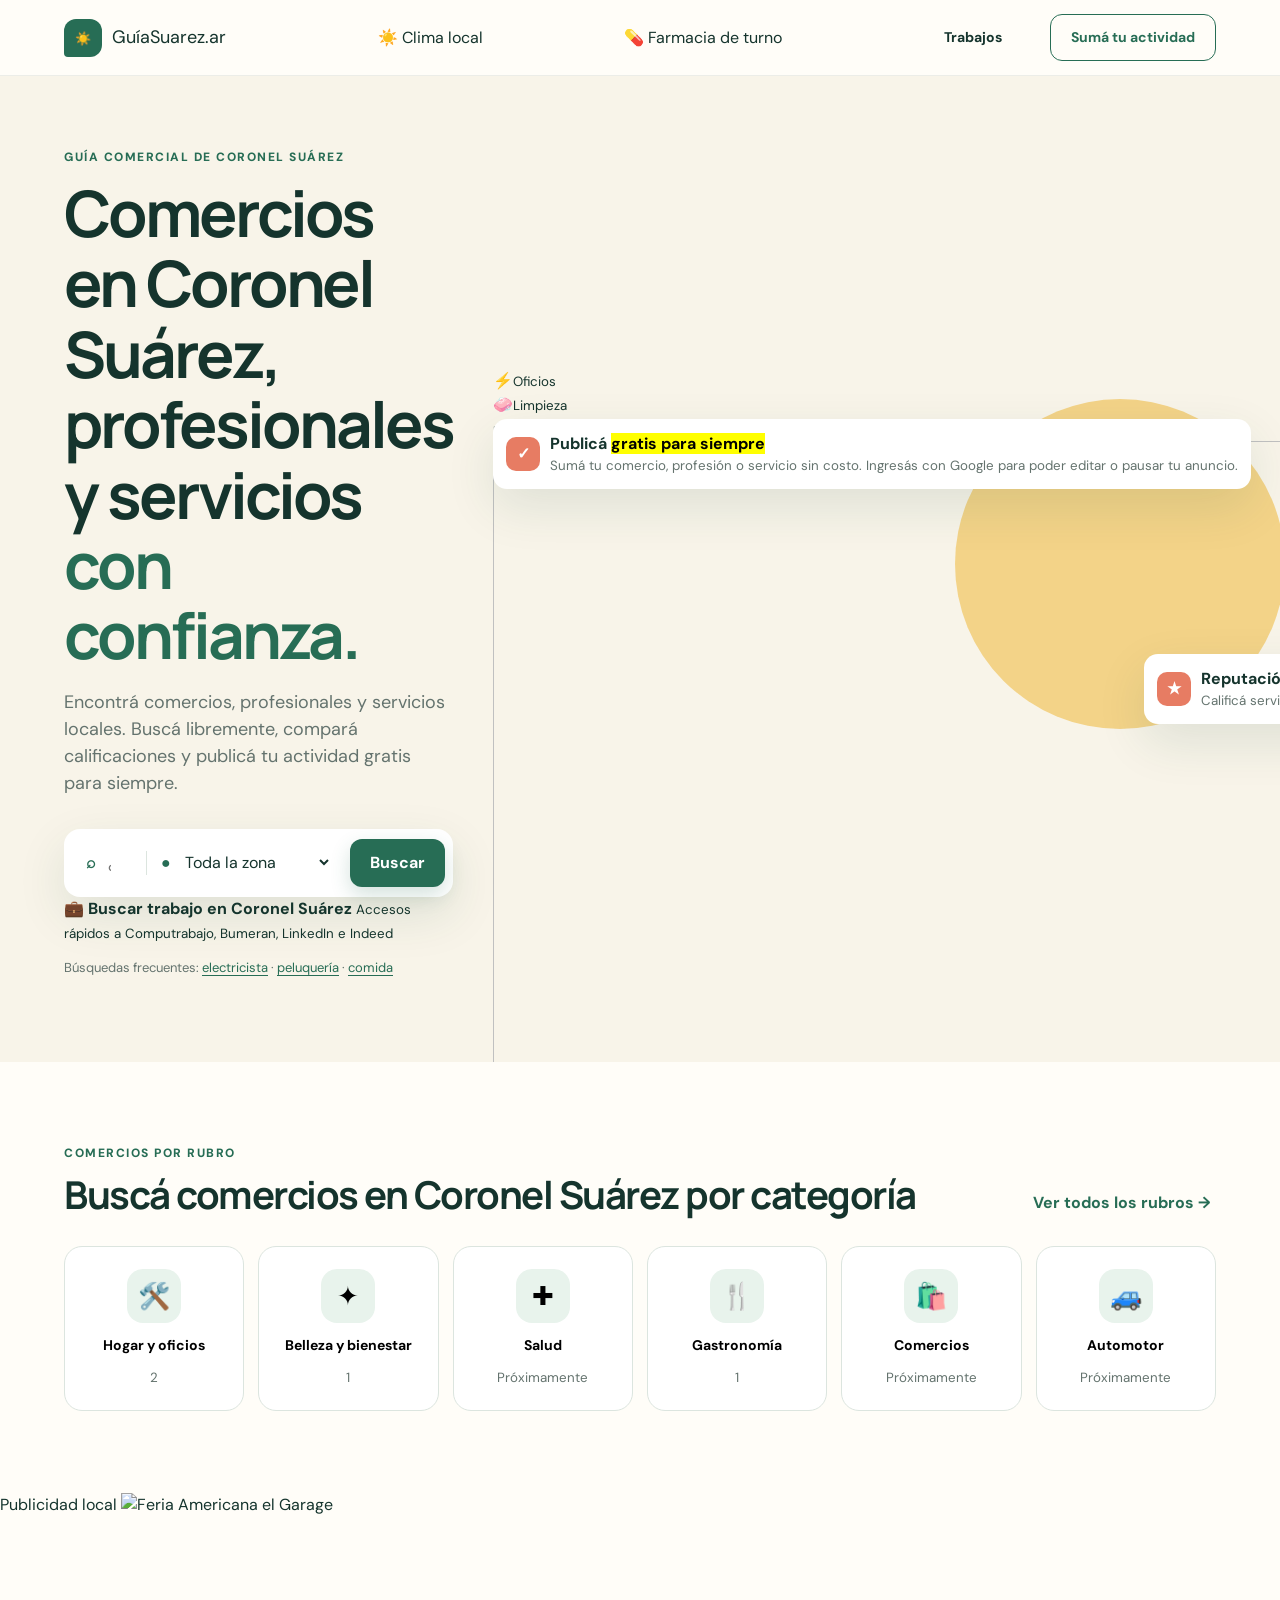
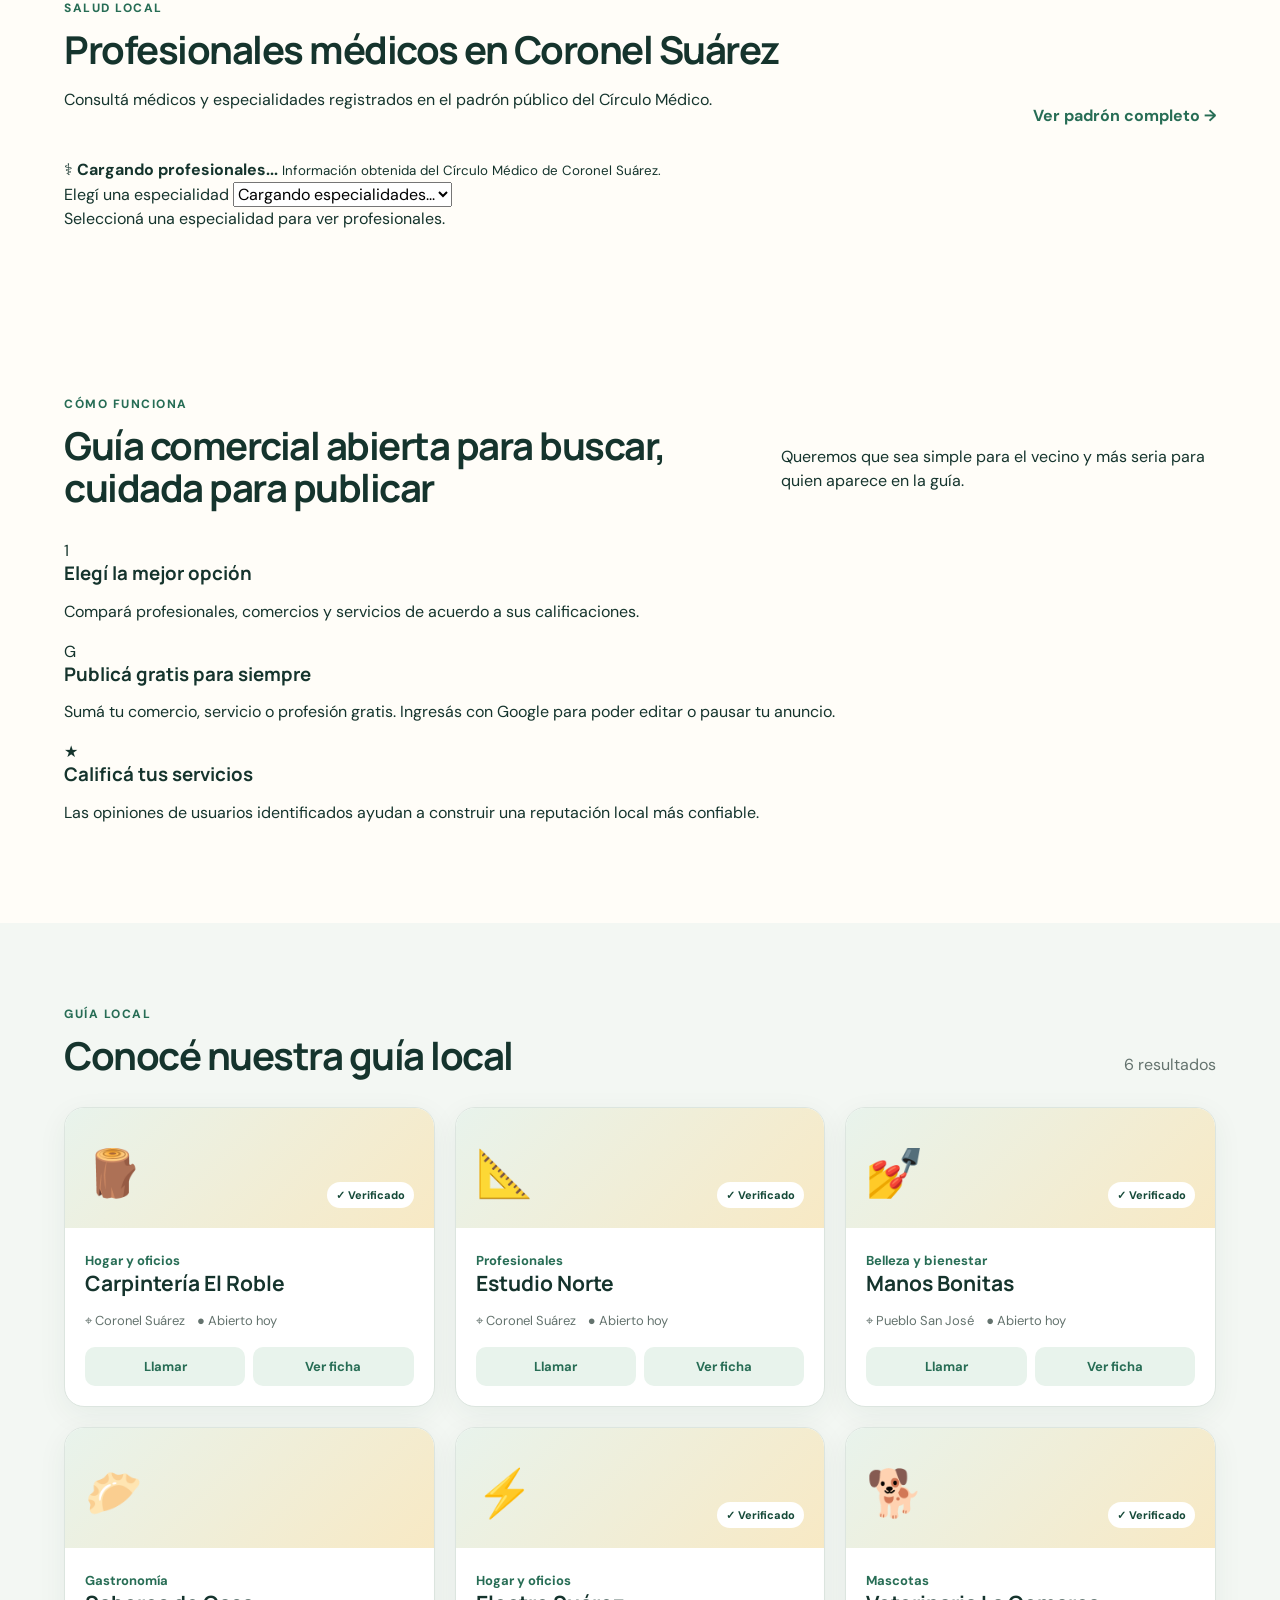
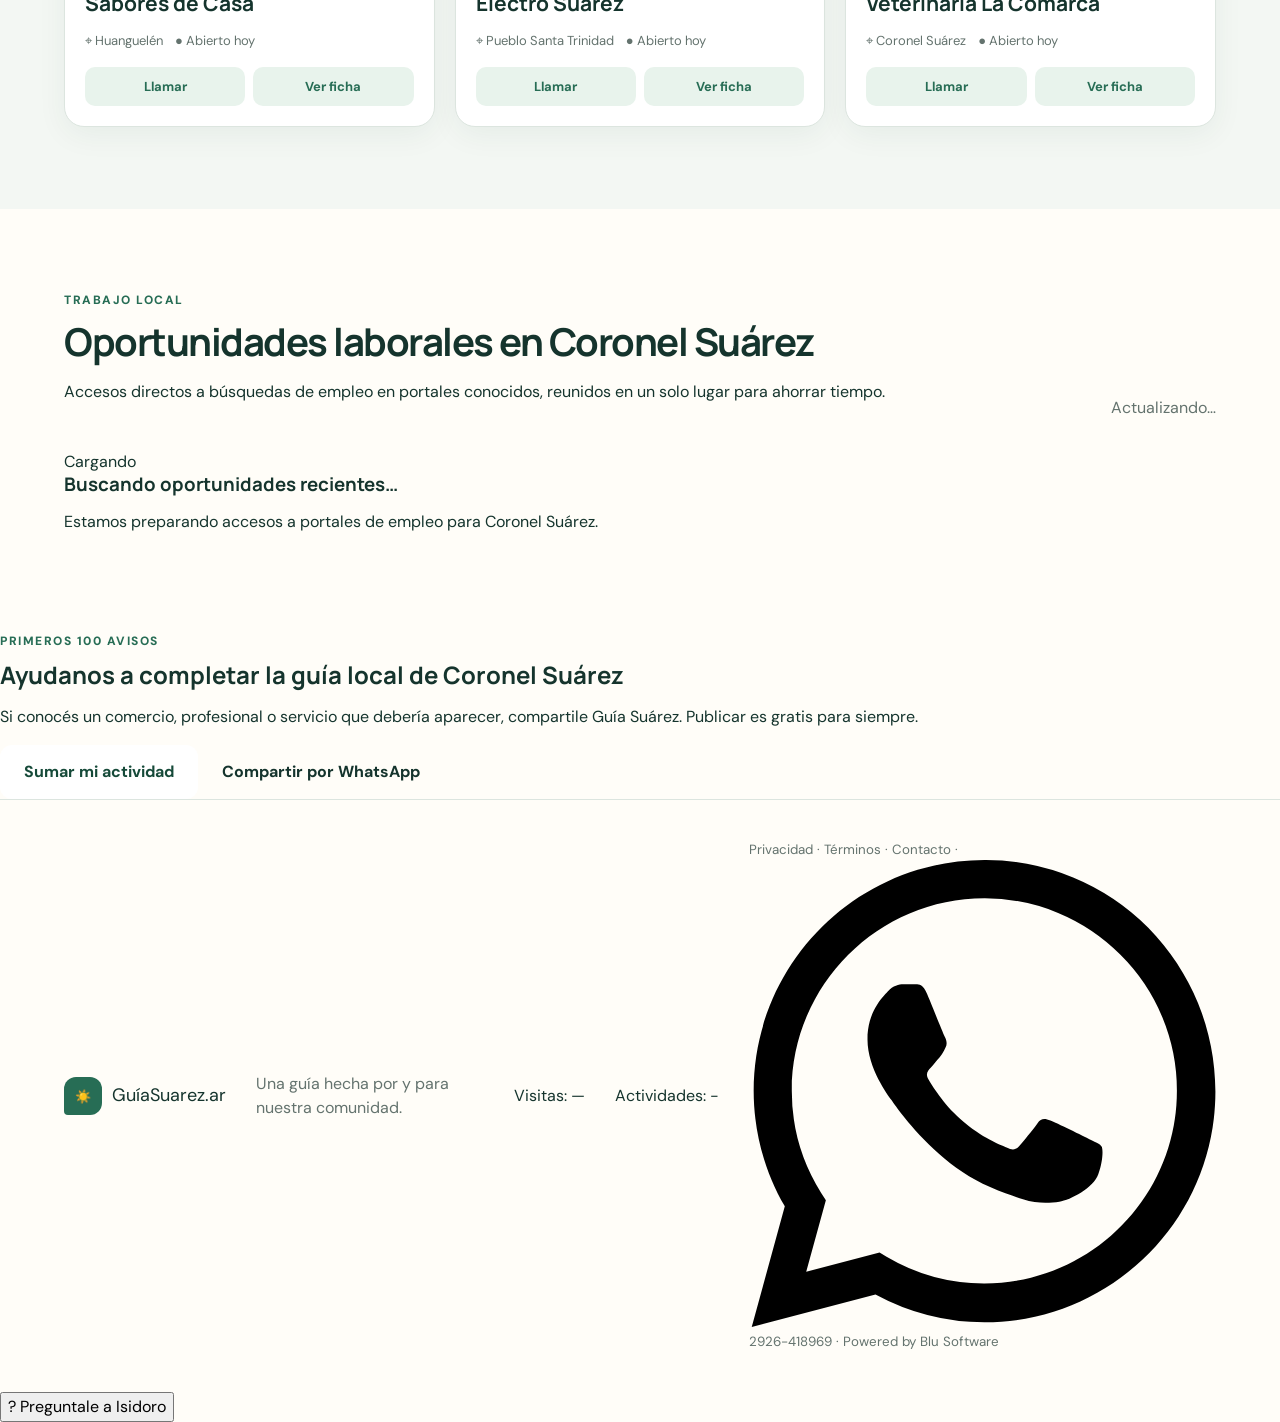
==== public/index.html @ e860d5cf "Highlight jobs portal links" ====
<!doctype html>
<html lang="es">
<head>
  <meta charset="UTF-8">
  <meta name="viewport" content="width=device-width, initial-scale=1.0">
  <meta name="description" content="Guía comercial de Coronel Suárez: encontrá comercios, profesionales, servicios, farmacia de turno, calificaciones y datos útiles de la ciudad.">
  <meta name="robots" content="index, follow">
  <meta name="google-site-verification" content="ltwi8K7voJKEUJvIW8slyHDwxgYmyhe_NrNjAJIFLBc">
  <meta name="theme-color" content="#276d55">
  <meta name="mobile-web-app-capable" content="yes">
  <meta name="apple-mobile-web-app-capable" content="yes">
  <meta name="apple-mobile-web-app-title" content="Guía Suárez">
  <meta name="apple-mobile-web-app-status-bar-style" content="black-translucent">
  <link rel="canonical" href="https://guiasuarez.ar/">
  <meta property="og:type" content="website">
  <meta property="og:title" content="Guía Suárez — Comercios en Coronel Suárez">
  <meta property="og:description" content="Comercios, profesionales y servicios de Coronel Suárez en una guía local rápida y fácil de usar.">
  <meta property="og:url" content="https://guiasuarez.ar/">
  <title>Guía Suárez — Comercios en Coronel Suárez, profesionales y servicios</title>
  <link rel="icon" href="/favicon.svg" type="image/svg+xml">
  <link rel="manifest" href="/manifest.webmanifest">
  <link rel="apple-touch-icon" href="/assets/icons/icon-192.png">
  <link rel="preconnect" href="https://fonts.googleapis.com">
  <link rel="preconnect" href="https://fonts.gstatic.com" crossorigin>
  <link href="https://fonts.googleapis.com/css2?family=DM+Sans:wght@400;500;600;700&family=Manrope:wght@700;800&display=swap" rel="stylesheet">
  <link rel="stylesheet" href="/styles.css">
  <script type="application/ld+json">
  {
    "@context": "https://schema.org",
    "@type": "WebSite",
    "name": "Guía Suárez",
    "alternateName": "Mi Coronel Suárez",
    "url": "https://guiasuarez.ar/",
    "inLanguage": "es-AR",
    "description": "Guía comercial de Coronel Suárez con comercios, profesionales, servicios y calificaciones locales.",
    "areaServed": {
      "@type": "City",
      "name": "Coronel Suárez"
    },
    "potentialAction": {
      "@type": "SearchAction",
      "target": "https://guiasuarez.ar/?q={search_term_string}",
      "query-input": "required name=search_term_string"
    }
  }
  </script>
</head>
<body>
  <header class="site-header">
    <a class="brand" href="#inicio" aria-label="Mi Coronel Suárez, inicio">
      <span class="brand-mark brand-weather-mark" id="brandWeatherIcon" aria-hidden="true">☀️</span>
      <span class="brand-wordmark" aria-label="GuíaSuarez.ar">
        <span class="brand-name">GuíaSuarez</span><span class="brand-domain">.ar</span>
      </span>
      <small class="current-date" id="currentDate"></small>
    </a>
    <div class="weather-widget" id="weatherWidget" title="Clima para Coronel Suárez">
      <span class="weather-icon" id="weatherIcon">☀️</span>
      <span id="weatherText">Clima local</span>
    </div>
    <div class="pharmacy-widget" id="pharmacyWidget" title="Farmacia de turno">
      <span>💊</span>
      <span id="pharmacyHeaderText">Farmacia de turno</span>
    </div>
    <nav aria-label="Navegación principal">
      <a class="button button-ghost header-jobs-link" href="#trabajos">Trabajos</a>
      <button class="button button-install" type="button" id="installAppButton" hidden>
        <span class="play-icon" aria-hidden="true"></span>
        <span>Instalar app</span>
      </button>
      <button class="button button-outline" data-open-form>Sumá tu actividad</button>
      <div class="user-menu" id="userMenu" hidden>
        <img id="userAvatar" alt=""><span id="userName"></span><button id="manageListingsButton" type="button">Mis avisos</button><button id="logoutButton">Salir</button>
      </div>
    </nav>
  </header>

  <section class="news-ticker" id="newsTicker" aria-label="Noticias locales" hidden>
    <span class="news-ticker-label">Noticias locales</span>
    <div class="news-ticker-window">
      <div class="news-ticker-track" id="newsTickerTrack"></div>
    </div>
  </section>

  <main>
    <section class="hero" id="inicio">
      <div class="hero-copy">
        <span class="eyebrow">Guía comercial de Coronel Suárez</span>
        <h1>Comercios en Coronel Suárez, profesionales y servicios <em>con confianza.</em></h1>
        <p>Encontrá comercios, profesionales y servicios locales. Buscá libremente, compará calificaciones y publicá tu actividad gratis para siempre.</p>

        <form class="search-box" id="searchForm" role="search">
          <label class="search-input">
            <span aria-hidden="true">⌕</span>
            <input id="searchInput" type="search" name="q" placeholder="¿Qué necesitás? Ej: manicura, carpintero…" autocomplete="off" aria-label="Buscar comercios, profesionales o servicios en Coronel Suárez">
          </label>
          <label class="location-select">
            <span aria-hidden="true">●</span>
            <select id="locationSelect" aria-label="Elegir localidad">
              <option value="todas">Toda la zona</option>
              <option value="coronel-suarez">Coronel Suárez</option>
              <option value="huanguelen">Huanguelén</option>
              <option value="pueblo-san-jose">Pueblo San José</option>
              <option value="pueblo-santa-maria">Pueblo Santa María</option>
              <option value="pueblo-santa-trinidad">Pueblo Santa Trinidad</option>
            </select>
          </label>
          <button class="button button-primary" type="submit">Buscar</button>
        </form>
        <a class="jobs-hero-link" href="#trabajos">
          <span aria-hidden="true">💼</span>
          <strong>Buscar trabajo en Coronel Suárez</strong>
          <small>Accesos rápidos a Computrabajo, Bumeran, LinkedIn e Indeed</small>
        </a>
        <p class="popular">Búsquedas frecuentes: <button data-query="electricista">electricista</button> · <button data-query="peluquería">peluquería</button> · <button data-query="comida">comida</button></p>
      </div>
      <div class="hero-art" aria-hidden="true">
        <div class="sun"></div>
        <div class="service-scenes">
          <div class="service-scene scene-electrician"><span>⚡</span><small>Oficios</small></div>
          <div class="service-scene scene-cleaning"><span>🧼</span><small>Limpieza</small></div>
          <div class="service-scene scene-health"><span>✚</span><small>Salud</small></div>
        </div>
        <img class="hero-logo" src="/assets/logo-mapa-clasificados-v2.png" width="1254" height="1254" alt="" fetchpriority="high" decoding="async">
        <div class="floating-card card-one value-card"><b>✓</b><span><strong>Publicá <mark>gratis para siempre</mark></strong><small>Sumá tu comercio, profesión o servicio sin costo. Ingresás con Google para poder editar o pausar tu anuncio.</small></span></div>
        <div class="floating-card card-two value-card"><b>★</b><span><strong>Reputación local</strong><small>Calificá servicios y elegí la mejor opción según las opiniones de vecinos identificados.</small></span></div>
      </div>
    </section>

    <section class="section" id="rubros">
      <div class="section-heading">
        <div><span class="eyebrow">Comercios por rubro</span><h2>Buscá comercios en Coronel Suárez por categoría</h2></div>
        <button class="text-link" id="showAllCategories">Ver todos los rubros →</button>
      </div>
      <div class="category-grid" id="categoryGrid"></div>
    </section>

    <section class="ad-section" aria-label="Publicidad local">
      <span class="ad-label">Publicidad local</span>
      <a class="ad-banner" href="/feria-americana-el-garage.html">
        <img src="/assets/banner-feria-americana-el-garage.png" width="1774" height="887" loading="lazy" decoding="async" alt="Feria Americana el Garage">
      </a>
    </section>

    <section class="section medical-section" id="profesionales-medicos">
      <div class="section-heading">
        <div>
          <span class="eyebrow">Salud local</span>
          <h2>Profesionales médicos en Coronel Suárez</h2>
          <p class="section-lead">Consultá médicos y especialidades registrados en el padrón público del Círculo Médico.</p>
        </div>
        <a class="text-link" href="https://www.circulomedicocoronelsuarez.com.ar/padron/" target="_blank" rel="noopener">Ver padrón completo →</a>
      </div>
      <div class="medical-panel">
        <div class="medical-summary">
          <span class="medical-icon">⚕</span>
          <strong id="medicalCount">Cargando profesionales...</strong>
          <small>Información obtenida del Círculo Médico de Coronel Suárez.</small>
        </div>
        <label class="medical-selector">
          <span>Elegí una especialidad</span>
          <select id="medicalSpecialtySelect" aria-label="Filtrar profesionales médicos por especialidad">
            <option value="">Cargando especialidades...</option>
          </select>
        </label>
      </div>
      <div class="medical-list-heading" id="medicalListHeading">Seleccioná una especialidad para ver profesionales.</div>
      <div class="medical-grid" id="medicalGrid"></div>
    </section>

    <section class="section trust-section" id="como-funciona">
      <div class="section-heading centered-heading">
        <div><span class="eyebrow">Cómo funciona</span><h2>Guía comercial abierta para buscar, cuidada para publicar</h2></div>
        <p>Queremos que sea simple para el vecino y más seria para quien aparece en la guía.</p>
      </div>
      <div class="trust-grid">
        <article class="trust-card">
          <span>1</span>
          <h3>Elegí la mejor opción</h3>
          <p>Compará profesionales, comercios y servicios de acuerdo a sus calificaciones.</p>
        </article>
        <article class="trust-card featured">
          <span>G</span>
          <h3>Publicá gratis para siempre</h3>
          <p>Sumá tu comercio, servicio o profesión gratis. Ingresás con Google para poder editar o pausar tu anuncio.</p>
        </article>
        <article class="trust-card">
          <span>★</span>
          <h3>Calificá tus servicios</h3>
          <p>Las opiniones de usuarios identificados ayudan a construir una reputación local más confiable.</p>
        </article>
      </div>
    </section>

    <section class="listing-route-hero" id="listingRouteHero" hidden>
      <span class="eyebrow">Ficha de Guía Suárez</span>
      <h1 id="listingRouteTitle">Actividad local</h1>
      <p id="listingRouteIntro">Esta ficha forma parte de Guía Suárez, la guía local para buscar comercios, profesionales y servicios de Coronel Suárez.</p>
      <div class="listing-route-actions">
        <a class="button button-primary" href="/">Visitar Guía Suárez</a>
        <button class="button button-outline" type="button" data-open-form>Sumá tu actividad</button>
      </div>
    </section>

    <section class="section results-section" id="resultados">
      <div class="section-heading">
        <div><span class="eyebrow">Guía local</span><h2 id="resultsTitle">Últimos registrados en Guía Suárez</h2></div>
        <span class="result-count" id="resultCount"></span>
      </div>
      <div class="listing-grid" id="listingGrid"></div>
      <div class="empty-state" id="emptyState" hidden>
        <span>⌕</span><h3>No encontramos resultados</h3><p>Probá con otra palabra o elegí “Toda la zona”.</p>
        <button class="button button-primary" id="clearFilters">Limpiar búsqueda</button>
      </div>
    </section>

    <section class="section jobs-section" id="trabajos">
      <div class="section-heading">
        <div>
          <span class="eyebrow">Trabajo local</span>
          <h2>Oportunidades laborales en Coronel Suárez</h2>
          <p class="section-lead">Accesos directos a búsquedas de empleo en portales conocidos, reunidos en un solo lugar para ahorrar tiempo.</p>
        </div>
        <span class="result-count" id="jobCount">Actualizando…</span>
      </div>
      <div class="job-grid" id="jobGrid">
        <article class="job-card job-card-loading">
          <span class="job-source">Cargando</span>
          <h3>Buscando oportunidades recientes…</h3>
          <p>Estamos preparando accesos a portales de empleo para Coronel Suárez.</p>
        </article>
      </div>
      <div class="job-portals" id="jobPortals" aria-label="Buscar trabajo en portales externos"></div>
    </section>

    <section class="growth-banner" aria-label="Ayudanos a completar Guía Suárez">
      <div>
        <span class="eyebrow">Primeros 100 avisos</span>
        <h2>Ayudanos a completar la guía local de Coronel Suárez</h2>
        <p>Si conocés un comercio, profesional o servicio que debería aparecer, compartile Guía Suárez. Publicar es gratis para siempre.</p>
      </div>
      <div class="growth-actions">
        <button class="button button-light" data-open-form>Sumar mi actividad</button>
        <a class="button button-share" href="https://wa.me/?text=Conoc%C3%A9%20Gu%C3%ADa%20Su%C3%A1rez%3A%20una%20gu%C3%ADa%20local%20para%20buscar%20comercios%2C%20profesionales%20y%20servicios%20de%20Coronel%20Su%C3%A1rez.%20Publicar%20es%20gratis%20para%20siempre%3A%20https%3A%2F%2Fguiasuarez.ar" target="_blank" rel="noopener">Compartir por WhatsApp</a>
      </div>
    </section>

  </main>

  <footer>
    <a class="brand" href="#inicio">
      <span class="brand-mark brand-weather-mark" aria-hidden="true">☀️</span>
      <span class="brand-wordmark" aria-label="GuíaSuarez.ar">
        <span class="brand-name">GuíaSuarez</span><span class="brand-domain">.ar</span>
      </span>
    </a>
    <p>Una guía hecha por y para nuestra comunidad.</p>
    <span class="visit-counter" id="visitCounter" aria-live="polite">Visitas: —</span>
    <span class="site-counter" id="activityCounter" aria-live="polite">Actividades: -</span>
    <small>
      <a href="/privacidad.html">Privacidad</a> · <a href="/terminos.html">Términos</a> · <a href="mailto:contacto@guiasuarez.ar">Contacto</a> ·
      <a class="footer-whatsapp" href="https://wa.me/542926418969?text=Hola%2C%20quiero%20consultar%20por%20Gu%C3%ADa%20Su%C3%A1rez" target="_blank" rel="noopener" aria-label="Escribir a Guía Suárez por WhatsApp">
        <svg viewBox="0 0 24 24" aria-hidden="true"><path d="M20.52 3.48A11.83 11.83 0 0 0 12.1 0C5.56 0 .24 5.32.24 11.86c0 2.09.55 4.14 1.6 5.94L.14 24l6.36-1.67a11.85 11.85 0 0 0 5.6 1.43h.01c6.54 0 11.86-5.32 11.86-11.86 0-3.17-1.23-6.15-3.45-8.42ZM12.1 21.76h-.01a9.84 9.84 0 0 1-5.02-1.37l-.36-.22-3.77.99 1.01-3.67-.24-.38a9.84 9.84 0 0 1-1.51-5.25C2.2 6.42 6.65 1.97 12.1 1.97a9.82 9.82 0 0 1 6.99 2.9 9.82 9.82 0 0 1 2.9 7c0 5.44-4.44 9.89-9.89 9.89Zm5.42-7.4c-.3-.15-1.76-.87-2.03-.97-.27-.1-.47-.15-.67.15-.2.3-.77.97-.94 1.17-.17.2-.35.22-.64.07-.3-.15-1.25-.46-2.38-1.47-.88-.78-1.47-1.75-1.64-2.04-.17-.3-.02-.46.13-.61.13-.13.3-.35.45-.52.15-.17.2-.3.3-.5.1-.2.05-.37-.02-.52-.08-.15-.67-1.62-.92-2.22-.24-.58-.49-.5-.67-.51h-.57c-.2 0-.52.07-.79.37-.27.3-1.04 1.02-1.04 2.48s1.07 2.88 1.22 3.08c.15.2 2.1 3.2 5.08 4.49.71.31 1.26.49 1.69.63.71.23 1.36.2 1.87.12.57-.08 1.76-.72 2-1.41.25-.7.25-1.3.17-1.42-.07-.13-.27-.2-.57-.35Z"/></svg>
        2926-418969
      </a>
      · Powered by Blu Software
    </small>
  </footer>

  <dialog id="joinDialog">
    <button class="dialog-close" aria-label="Cerrar">×</button>
    <span class="eyebrow">Sumate a la guía</span>
    <h2 id="joinDialogTitle">Publicá tu actividad</h2>
    <p id="joinDialogIntro">Para publicar en Mi Coronel Suárez necesitás ingresar con Google. Así cuidamos la calidad de los datos y evitamos publicaciones anónimas.</p>
    <div class="auth-gate" id="joinAuthGate">
      <div>
        <strong>Ingresá para continuar</strong>
        <small>Usaremos tu nombre y correo solo para identificar la publicación. Tu correo no será público.</small>
      </div>
      <button class="google-login-button" id="joinLoginButton" type="button" aria-label="Ingresar con Google">
        <svg viewBox="0 0 24 24" aria-hidden="true">
          <path fill="#4285F4" d="M22.56 12.25c0-.78-.07-1.53-.2-2.25H12v4.26h5.92c-.26 1.37-1.04 2.53-2.21 3.31v2.77h3.57c2.08-1.92 3.28-4.74 3.28-8.09z"/>
          <path fill="#34A853" d="M12 23c2.97 0 5.46-.98 7.28-2.66l-3.57-2.77c-.98.66-2.23 1.06-3.71 1.06-2.86 0-5.29-1.93-6.16-4.53H2.18v2.84C3.99 20.53 7.7 23 12 23z"/>
          <path fill="#FBBC05" d="M5.84 14.1c-.22-.66-.35-1.36-.35-2.1s.13-1.44.35-2.1V7.06H2.18C1.43 8.55 1 10.22 1 12s.43 3.45 1.18 4.94l3.66-2.84z"/>
          <path fill="#EA4335" d="M12 5.38c1.62 0 3.06.56 4.21 1.64l3.15-3.15C17.45 2.09 14.97 1 12 1 7.7 1 3.99 3.47 2.18 7.06L5.84 9.9C6.71 7.31 9.14 5.38 12 5.38z"/>
        </svg>
        <span>Continuar con Google</span>
      </button>
    </div>
    <form id="joinForm">
      <label>Nombre de la actividad<input required name="name" placeholder="Ej: Carpintería El Roble"></label>
      <label>Rubro
        <select required name="category">
          <option value="">Elegí un rubro</option>
          <option value="abogados">Abogados</option>
          <option value="agrimensores">Agrimensores</option>
          <option value="arquitectos">Arquitectos</option>
          <option value="automotor">Automotor</option>
          <option value="belleza">Belleza y bienestar</option>
          <option value="bicicleterias">Bicicleterías</option>
          <option value="comercios">Comercios</option>
          <option value="construccion">Construcción</option>
          <option value="contadores">Contadores</option>
          <option value="educacion">Educación</option>
          <option value="escribanos">Escribanos</option>
          <option value="eventos">Eventos</option>
          <option value="farmacias">Farmacias</option>
          <option value="fletes">Fletes</option>
          <option value="gastronomia">Gastronomía</option>
          <option value="gestores">Gestores</option>
          <option value="hogar">Hogar y oficios</option>
          <option value="inmobiliarias">Inmobiliarias</option>
          <option value="internet">Internet</option>
          <option value="jardineria">Jardinería</option>
          <option value="lavaderos">Lavaderos</option>
          <option value="limpieza">Limpieza</option>
          <option value="mascotas">Mascotas</option>
          <option value="mecanicos">Mecánicos</option>
          <option value="medicos">Médicos</option>
          <option value="nineras">Niñeras</option>
          <option value="parqueros">Parqueros</option>
          <option value="profesionales">Profesionales</option>
          <option value="reparaciones">Reparaciones</option>
          <option value="repuestos">Repuestos</option>
          <option value="sacabollos">Sacabollos</option>
          <option value="salud">Salud</option>
          <option value="servicios">Servicios</option>
          <option value="tecnologia">Tecnología</option>
          <option value="turismo">Turismo y ocio</option>
        </select>
      </label>
      <label>Localidad
        <select required name="location">
          <option value="coronel-suarez">Coronel Suárez</option>
          <option value="huanguelen">Huanguelén</option>
          <option value="pueblo-san-jose">Pueblo San José</option>
          <option value="pueblo-santa-maria">Pueblo Santa María</option>
          <option value="pueblo-santa-trinidad">Pueblo Santa Trinidad</option>
        </select>
      </label>
      <label>WhatsApp o teléfono<input required name="phone" inputmode="tel" placeholder="2926…"></label>
      <label>Dirección <span>(opcional, para mostrar el botón Mapa)</span><input name="address" placeholder="Ej: Av. Casey 123"></label>
      <label>Descripción de servicios <span>(opcional, máximo 150 caracteres)</span><textarea name="description" maxlength="150" rows="3" placeholder="Ej: Reparaciones, instalaciones eléctricas y mantenimiento para hogares y comercios."></textarea></label>
      <button class="button button-primary" type="submit">Publicar aviso</button>
    </form>
    <div class="form-success" id="formSuccess" hidden>
      <p>¡Listo! Tu aviso quedó cargado y asociado a tu cuenta de Google.</p>
      <div class="success-actions">
        <button class="button button-primary" type="button" id="viewPublishedListing">Ver aviso en la guía</button>
        <button class="button button-outline" type="button" id="closeJoinDialog">Cerrar</button>
      </div>
    </div>
  </dialog>

  <dialog id="manageDialog">
    <button class="dialog-close manage-close" aria-label="Cerrar">×</button>
    <span class="eyebrow">Tus publicaciones</span>
    <h2>Mis avisos</h2>
    <p>Activá, pausá o eliminá los avisos que cargaste con tu cuenta de Google.</p>
    <div class="manage-list" id="manageListingsList"></div>
    <p class="empty-manage" id="emptyManageListings" hidden>Todavía no tenés avisos publicados.</p>
  </dialog>

  <dialog id="reviewDialog">
    <button class="dialog-close review-close" aria-label="Cerrar">×</button>
    <span class="eyebrow">Tu experiencia ayuda</span>
    <h2 id="reviewBusinessName">Calificá esta actividad</h2>
    <p>Tu nombre de pila y foto podrán mostrarse junto a la opinión. Tu correo nunca será público.</p>
    <form id="reviewForm">
      <input type="hidden" id="reviewListingSlug">
      <fieldset class="rating-field">
        <legend>Calificación</legend>
        <div class="star-rating" aria-label="Elegí de una a cinco estrellas">
          <input required type="radio" id="star5" name="rating" value="5"><label for="star5">★</label>
          <input type="radio" id="star4" name="rating" value="4"><label for="star4">★</label>
          <input type="radio" id="star3" name="rating" value="3"><label for="star3">★</label>
          <input type="radio" id="star2" name="rating" value="2"><label for="star2">★</label>
          <input type="radio" id="star1" name="rating" value="1"><label for="star1">★</label>
        </div>
      </fieldset>
      <label>Comentario <span>(opcional)</span><textarea id="reviewComment" minlength="3" maxlength="800" rows="4" placeholder="Contá cómo fue tu experiencia, con respeto y datos concretos."></textarea></label>
      <button class="button button-primary" type="submit">Publicar opinión</button>
    </form>
    <p class="form-success" id="reviewSuccess" hidden>Tu opinión quedó publicada. ¡Gracias por ayudar a la comunidad!</p>
  </dialog>

  <dialog id="iosInstallDialog" class="install-dialog">
    <button class="dialog-close install-close" aria-label="Cerrar">×</button>
    <span class="eyebrow">Instalar en iPhone</span>
    <h2>Agregá Guía Suárez a tu pantalla de inicio</h2>
    <p>En iPhone se instala desde Safari. Son tres toques y queda como una app más.</p>
    <ol class="install-steps">
      <li><span>1</span><strong>Abrí esta página en Safari</strong><small>Si estás en Chrome o Instagram, copiá el link y abrilo en Safari.</small></li>
      <li><span>2</span><strong>Tocá Compartir</strong><small>Es el ícono del cuadrado con una flecha hacia arriba.</small></li>
      <li><span>3</span><strong>Elegí “Agregar a pantalla de inicio”</strong><small>Confirmá con “Agregar” y listo.</small></li>
    </ol>
    <button class="button button-primary" type="button" id="closeIosInstallDialog">Entendido</button>
  </dialog>

  <div class="toast" id="toast" role="status" hidden></div>

  <button class="support-fab" id="supportFab" type="button" aria-expanded="false" aria-controls="supportPanel">
    <span>?</span>
    Preguntale a Isidoro
  </button>

  <aside class="support-panel" id="supportPanel" aria-label="Isidoro, asistente de ayuda" hidden>
    <div class="support-header">
      <div>
        <span class="eyebrow">Asistente</span>
        <h2>Isidoro</h2>
      </div>
      <button class="support-close" id="supportClose" type="button" aria-label="Cerrar ayuda">×</button>
    </div>
    <p class="support-intro">Tu guía rápido para usar Guía Suárez sin perderte en los pasillos.</p>
    <div class="support-options" role="list">
      <button type="button" data-help-topic="auth">Cómo ingresar con Google</button>
      <button type="button" data-help-topic="publish">Cómo publicar una actividad</button>
      <button type="button" data-help-topic="review">Cómo calificar un servicio</button>
      <button type="button" data-help-topic="manage">Cómo modificar o pausar mi aviso</button>
      <button type="button" data-help-topic="reputation">Cómo funciona la reputación</button>
      <button type="button" data-help-topic="contact">Contactar al equipo</button>
    </div>
    <div class="support-answer" id="supportAnswer" role="status">
      <h3>Elegí una consulta</h3>
      <p>Seleccioná una opción y te mostramos una explicación corta.</p>
    </div>
    <small class="support-note">Powered by Blu Software</small>
  </aside>

  <script type="module" src="/app.js"></script>
</body>
</html>
---- styles.css ----
:root {
  --ink: #15342d;
  --green: #276d55;
  --green-dark: #164a39;
  --mint: #e8f3ec;
  --cream: #f8f4e9;
  --yellow: #efb83e;
  --coral: #e77c63;
  --white: #fff;
  --muted: #64736e;
  --line: #dce5df;
  --shadow: 0 18px 50px rgba(22, 74, 57, .11);
}

* { box-sizing: border-box; }
html { scroll-behavior: smooth; }
body { margin: 0; color: var(--ink); background: #fffdf8; font: 16px/1.5 "DM Sans", sans-serif; }
button, input, select { font: inherit; }
button, a { -webkit-tap-highlight-color: transparent; }
button { cursor: pointer; }
a { color: inherit; text-decoration: none; }

.site-header { height: 76px; padding: 0 max(5vw, 24px); display: flex; align-items: center; justify-content: space-between; background: rgba(255,253,248,.94); border-bottom: 1px solid rgba(21,52,45,.08); position: sticky; top: 0; z-index: 10; backdrop-filter: blur(12px); }
.brand { display: inline-flex; align-items: center; gap: 10px; font-size: 18px; }
.brand-mark { width: 38px; height: 38px; display: grid; place-items: center; border-radius: 12px 12px 12px 4px; color: white; background: var(--green); font: 800 13px "Manrope"; letter-spacing: -.5px; }
nav { display: flex; align-items: center; gap: 28px; font-size: 14px; font-weight: 600; }
nav a:hover { color: var(--green); }
.button { border: 0; border-radius: 12px; padding: 12px 20px; font-weight: 700; transition: .2s ease; }
.button:hover { transform: translateY(-2px); }
.button-primary { background: var(--green); color: white; box-shadow: 0 8px 20px rgba(39,109,85,.2); }
.button-primary:hover { background: var(--green-dark); }
.button-outline { color: var(--green); background: transparent; border: 1px solid var(--green); }
.button-light { color: var(--green-dark); background: white; padding: 15px 24px; }

.hero { min-height: 550px; padding: 72px max(5vw, 24px); display: grid; grid-template-columns: 1.12fr .88fr; align-items: center; gap: 40px; overflow: hidden; background: var(--cream); }
.eyebrow { display: block; color: var(--green); font-size: 12px; font-weight: 800; text-transform: uppercase; letter-spacing: 1.5px; margin-bottom: 12px; }
h1, h2, h3 { font-family: "Manrope", sans-serif; line-height: 1.1; margin: 0; }
h1 { font-size: clamp(44px, 5vw, 72px); letter-spacing: -3px; }
h1 em { color: var(--green); font-style: normal; }
.hero-copy > p { max-width: 600px; color: var(--muted); font-size: 18px; }
.search-box { max-width: 780px; min-height: 68px; display: flex; align-items: center; margin-top: 32px; padding: 8px; gap: 4px; background: white; border-radius: 16px; box-shadow: var(--shadow); position: relative; z-index: 3; }
.search-input, .location-select { display: flex; align-items: center; gap: 10px; padding: 0 14px; }
.search-input { flex: 1; }
.search-input span, .location-select span { color: var(--green); font-weight: 800; }
.search-input input, .location-select select { width: 100%; border: 0; outline: 0; color: var(--ink); background: transparent; }
.location-select { width: 200px; border-left: 1px solid var(--line); }
.popular { font-size: 13px !important; }
.popular button { padding: 0; color: var(--green); border: 0; background: none; text-decoration: underline; text-underline-offset: 3px; }
.hero-art { height: 400px; position: relative; }
.sun { width: 330px; height: 330px; position: absolute; top: 30px; left: 50%; transform: translateX(-50%); border-radius: 50%; background: #f2c969; opacity: .75; }
.map-shape { width: 230px; height: 305px; display: grid; place-items: center; position: absolute; top: 36px; left: 50%; transform: translateX(-50%) rotate(5deg); color: white; background: var(--green); border-radius: 45% 55% 48% 52% / 36% 42% 58% 64%; box-shadow: inset -25px -15px 0 rgba(0,0,0,.05); }
.map-pin { width: 66px; height: 66px; display: grid; place-items: center; border-radius: 50% 50% 50% 8px; transform: rotate(-45deg); color: var(--coral); background: white; box-shadow: 0 12px 25px rgba(0,0,0,.15); font-size: 25px; }
.map-pin::first-letter { transform: rotate(45deg); }
.floating-card { min-width: 190px; display: flex; align-items: center; gap: 10px; position: absolute; padding: 13px; background: white; border-radius: 14px; box-shadow: var(--shadow); }
.floating-card b { width: 34px; height: 34px; display: grid; place-items: center; border-radius: 10px; color: white; background: var(--coral); }
.floating-card span { display: flex; flex-direction: column; }
.floating-card small { color: var(--muted); }
.card-one { top: 50px; left: 0; }
.card-two { right: -5px; bottom: 45px; }

.section { padding: 82px max(5vw, 24px); }
.section-heading { display: flex; align-items: end; justify-content: space-between; gap: 20px; margin-bottom: 30px; }
.section-heading h2, .join-banner h2 { font-size: clamp(30px, 3vw, 44px); letter-spacing: -1.5px; }
.text-link { color: var(--green); background: none; border: 0; font-weight: 700; }
.category-grid { display: grid; grid-template-columns: repeat(6, 1fr); gap: 14px; }
.category-card { min-height: 145px; padding: 22px 14px; display: flex; flex-direction: column; align-items: center; justify-content: center; gap: 12px; text-align: center; border: 1px solid var(--line); border-radius: 18px; background: white; transition: .2s ease; }
.category-card:hover, .category-card.active { border-color: var(--green); transform: translateY(-4px); box-shadow: 0 12px 30px rgba(22,74,57,.09); }
.category-icon { width: 54px; height: 54px; display: grid; place-items: center; border-radius: 16px; background: var(--mint); font-size: 26px; }
.category-card strong { font-size: 14px; }
.category-card small { color: var(--muted); }

.results-section { background: #f3f7f3; }
.result-count { color: var(--muted); }
.listing-grid { display: grid; grid-template-columns: repeat(3, 1fr); gap: 20px; }
.listing-card { overflow: hidden; border: 1px solid var(--line); border-radius: 20px; background: white; box-shadow: 0 8px 30px rgba(22,74,57,.06); }
.listing-cover { height: 120px; padding: 20px; display: flex; align-items: end; justify-content: space-between; background: linear-gradient(135deg, var(--mint), #f8e9c4); }
.listing-cover span:first-child { font-size: 46px; }
.verified { padding: 5px 9px; border-radius: 20px; color: var(--green-dark); background: white; font-size: 11px; font-weight: 800; }
.listing-body { padding: 20px; }
.listing-body h3 { font-size: 21px; margin-bottom: 5px; }
.listing-category { color: var(--green); font-size: 13px; font-weight: 700; }
.listing-meta { display: flex; gap: 12px; margin: 16px 0; color: var(--muted); font-size: 13px; }
.listing-actions { display: flex; gap: 8px; }
.listing-actions a { flex: 1; padding: 10px; border-radius: 10px; text-align: center; color: var(--green); background: var(--mint); font-size: 13px; font-weight: 700; }
.empty-state { padding: 60px 20px; text-align: center; }
.empty-state > span { font-size: 45px; }
.empty-state p { color: var(--muted); }

.join-banner { margin: 70px max(5vw, 24px); padding: 50px clamp(28px, 5vw, 70px); display: flex; align-items: center; justify-content: space-between; gap: 30px; color: white; background: var(--green); border-radius: 28px; position: relative; overflow: hidden; }
.join-banner::after { content: "CS"; position: absolute; right: 30%; bottom: -80px; color: rgba(255,255,255,.05); font: 800 180px "Manrope"; }
.join-banner .eyebrow { color: #bfe0cf; }
.join-banner p { margin-bottom: 0; color: #d7ebe1; }
footer { padding: 40px max(5vw, 24px); display: flex; align-items: center; gap: 30px; border-top: 1px solid var(--line); }
footer p { flex: 1; color: var(--muted); }
footer small { color: var(--muted); }

dialog { width: min(500px, calc(100% - 30px)); padding: 34px; color: var(--ink); border: 0; border-radius: 22px; box-shadow: 0 25px 80px rgba(0,0,0,.25); }
dialog::backdrop { background: rgba(12,35,28,.65); backdrop-filter: blur(4px); }
.dialog-close { position: absolute; top: 12px; right: 16px; border: 0; background: none; font-size: 28px; }
dialog p { color: var(--muted); }
dialog form { display: grid; gap: 14px; margin-top: 22px; }
dialog label { display: grid; gap: 6px; font-size: 13px; font-weight: 700; }
dialog input { padding: 12px; border: 1px solid var(--line); border-radius: 10px; outline: 0; }
dialog input:focus { border-color: var(--green); }
.form-success { padding: 12px; color: var(--green-dark); background: var(--mint); border-radius: 10px; }

@media (max-width: 900px) {
  nav a { display: none; }
  .hero { grid-template-columns: 1fr; padding-top: 50px; }
  .hero-art { height: 320px; }
  .category-grid { grid-template-columns: repeat(3, 1fr); }
  .listing-grid { grid-template-columns: repeat(2, 1fr); }
  footer { flex-wrap: wrap; }
}

@media (max-width: 600px) {
  .site-header { height: 66px; }
  nav .button { padding: 9px 11px; font-size: 12px; }
  .brand { font-size: 15px; }
  .brand-mark { width: 34px; height: 34px; }
  .hero { padding-top: 44px; gap: 10px; }
  h1 { font-size: 44px; letter-spacing: -2px; }
  .hero-copy > p { font-size: 16px; }
  .search-box { display: grid; grid-template-columns: 1fr auto; }
  .search-input { grid-column: 1 / -1; height: 46px; }
  .location-select { width: auto; height: 42px; border-left: 0; border-top: 1px solid var(--line); }
  .hero-art { height: 280px; transform: scale(.9); }
  .sun { width: 250px; height: 250px; }
  .map-shape { width: 175px; height: 235px; }
  .floating-card { min-width: 160px; padding: 9px; font-size: 12px; }
  .card-one { left: -20px; }
  .card-two { right: -20px; }
  .section { padding-top: 58px; padding-bottom: 58px; }
  .section-heading { align-items: start; flex-direction: column; }
  .category-grid { grid-template-columns: repeat(2, 1fr); }
  .listing-grid { grid-template-columns: 1fr; }
  .join-banner { margin: 30px 18px; padding: 34px 24px; flex-direction: column; align-items: start; }
  footer { align-items: start; flex-direction: column; gap: 8px; }
}
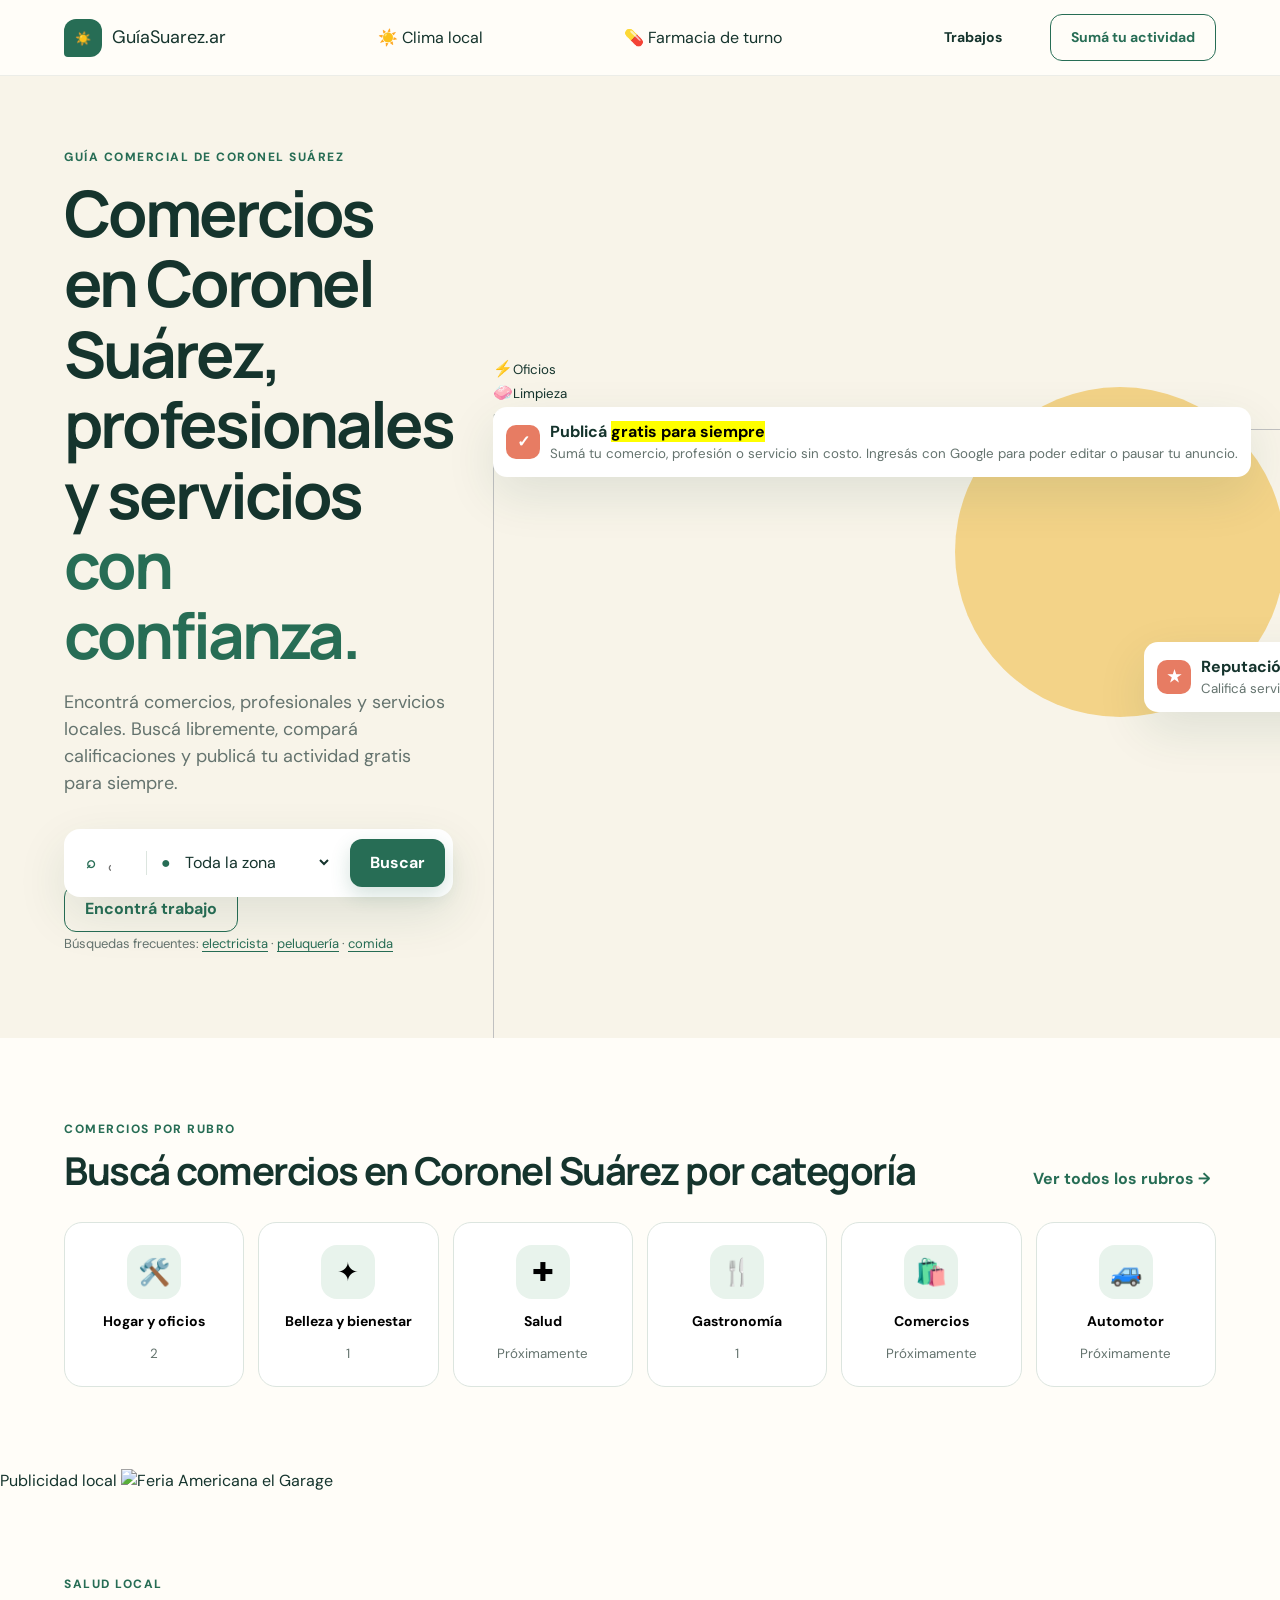
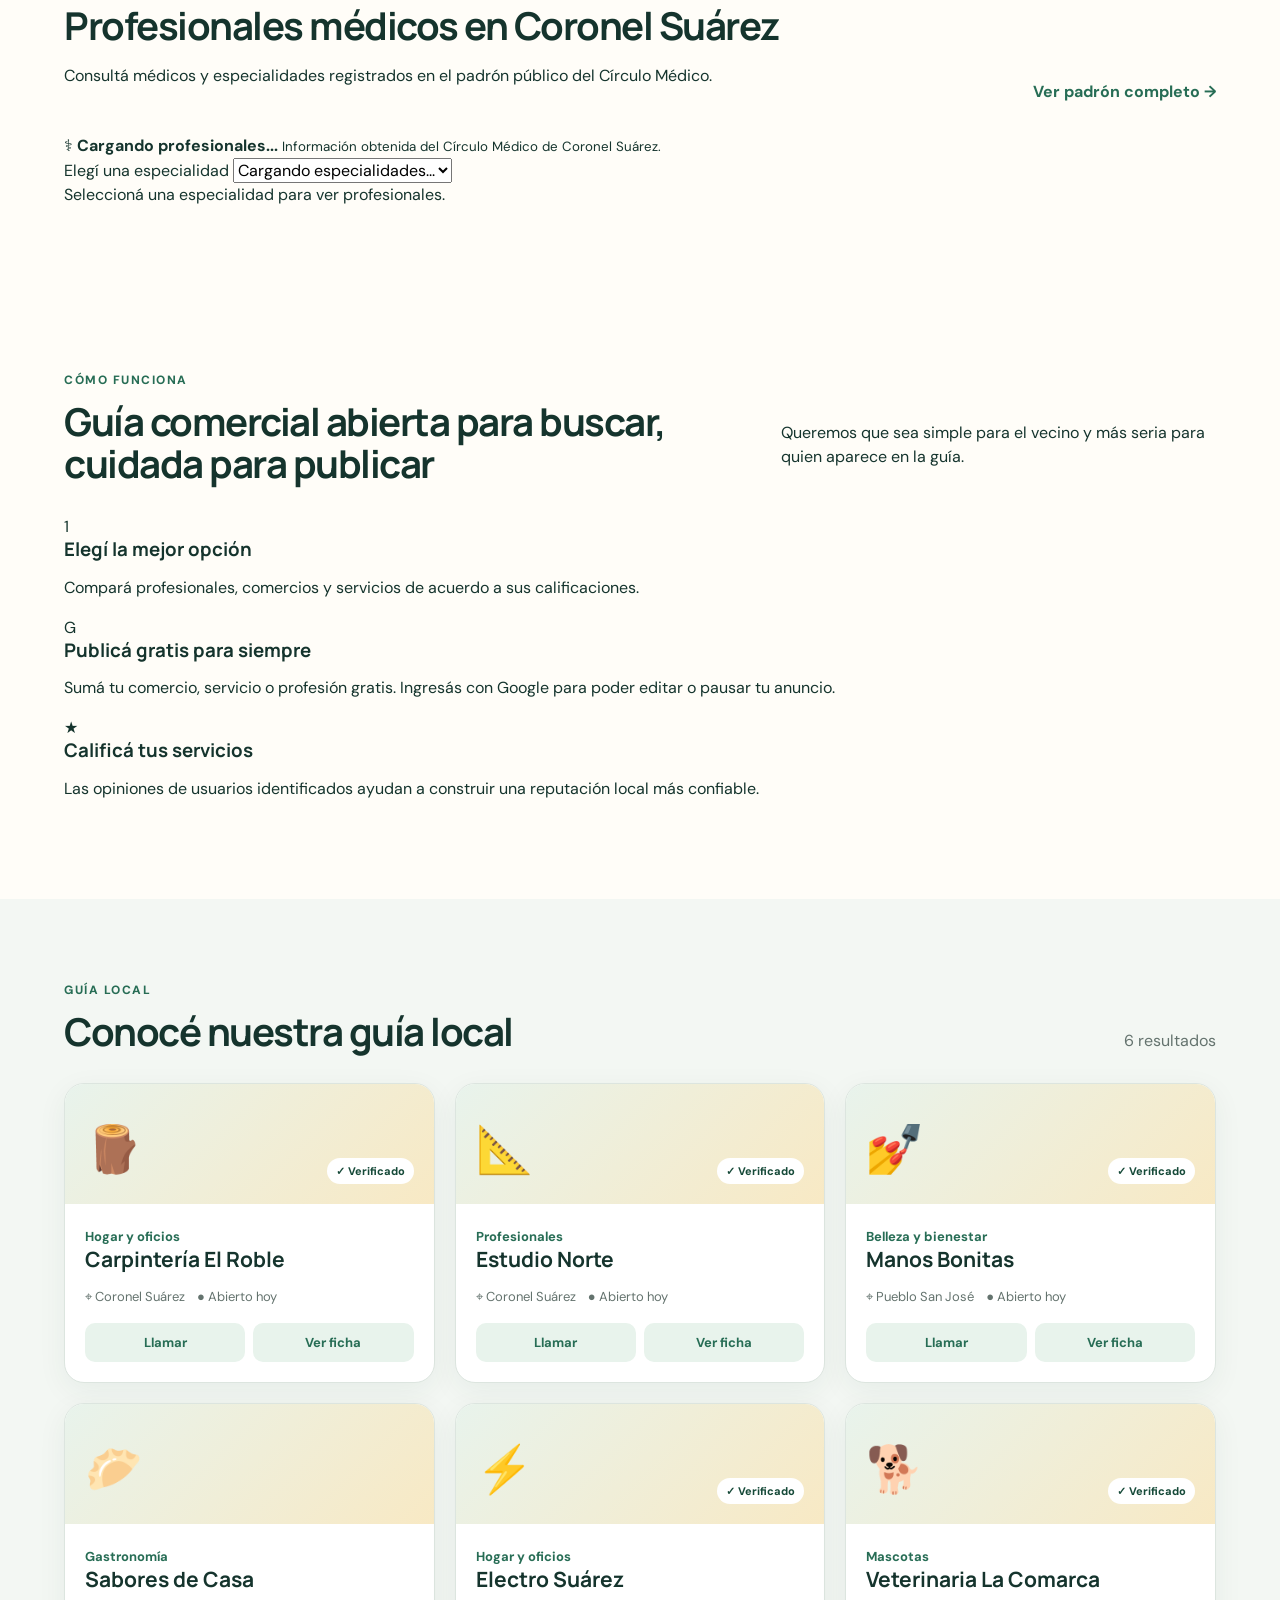
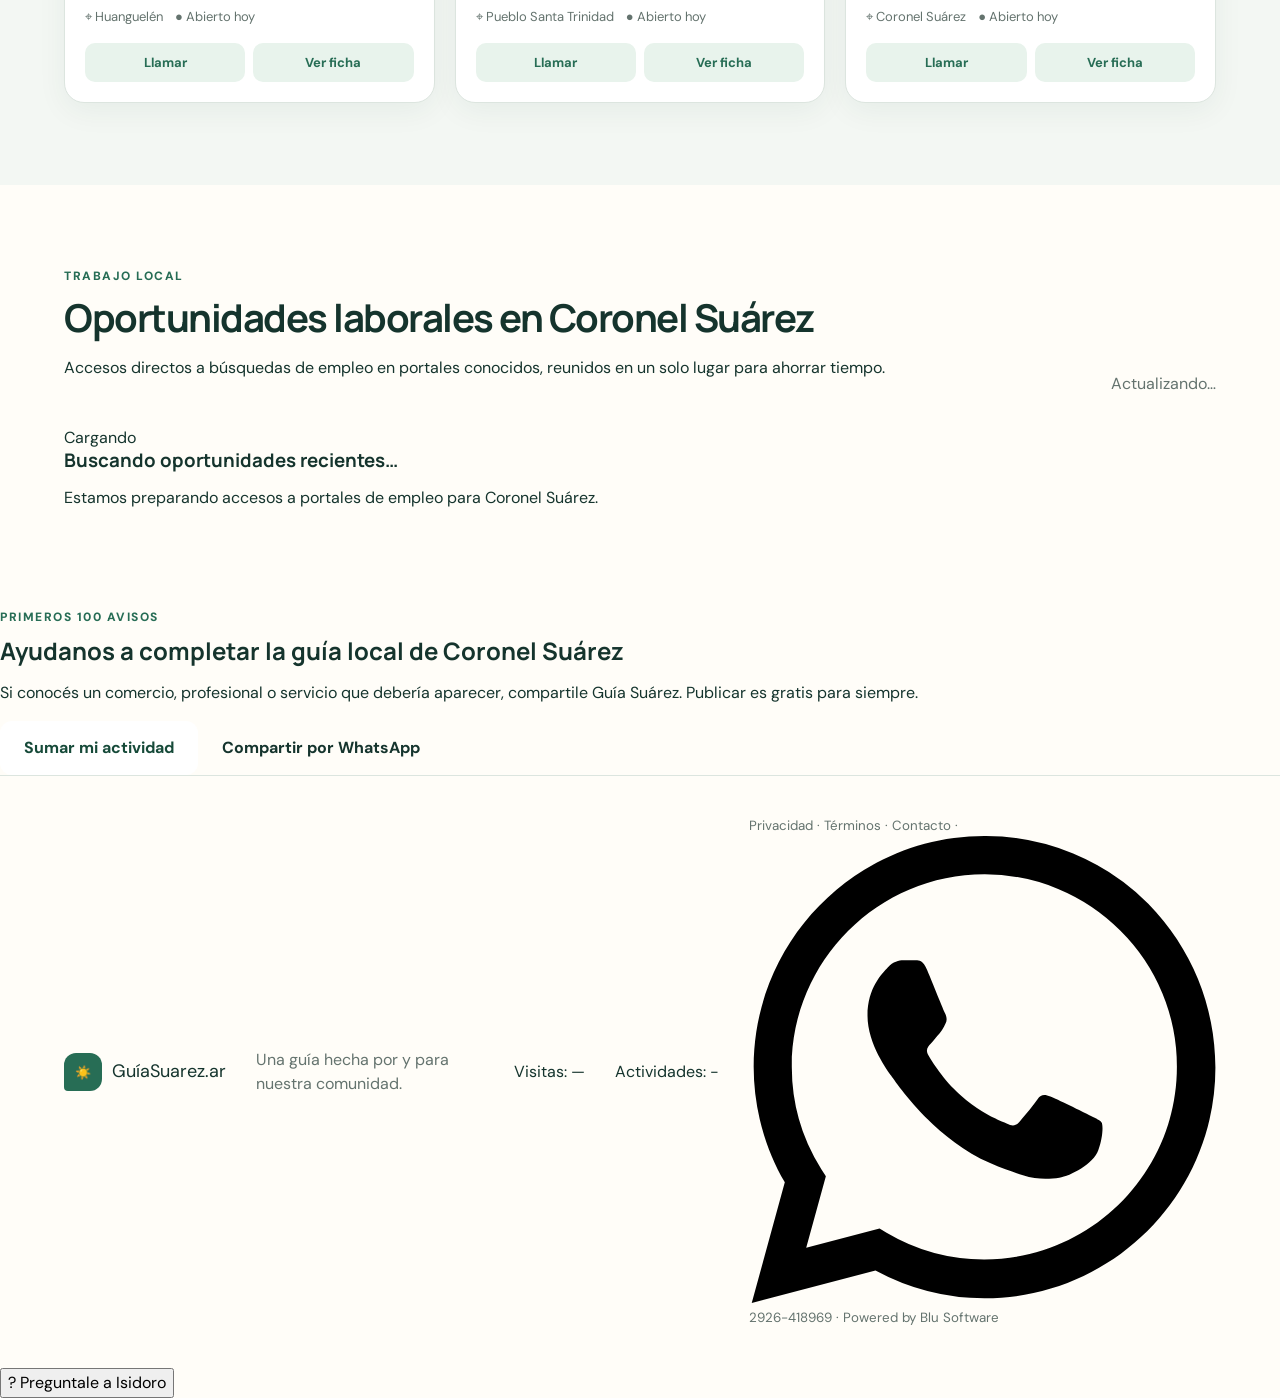
==== commit c4922d99: "Style jobs CTA as primary action" ====
--- a/public/index.html
+++ b/public/index.html
@@ -107,11 +107,9 @@
           </label>
           <button class="button button-primary" type="submit">Buscar</button>
         </form>
-        <a class="jobs-hero-link" href="#trabajos">
-          <span aria-hidden="true">💼</span>
-          <strong>Buscar trabajo en Coronel Suárez</strong>
-          <small>Accesos rápidos a Computrabajo, Bumeran, LinkedIn e Indeed</small>
-        </a>
+        <div class="hero-actions">
+          <a class="button button-outline jobs-hero-link" href="#trabajos">Encontrá trabajo</a>
+        </div>
         <p class="popular">Búsquedas frecuentes: <button data-query="electricista">electricista</button> · <button data-query="peluquería">peluquería</button> · <button data-query="comida">comida</button></p>
       </div>
       <div class="hero-art" aria-hidden="true">
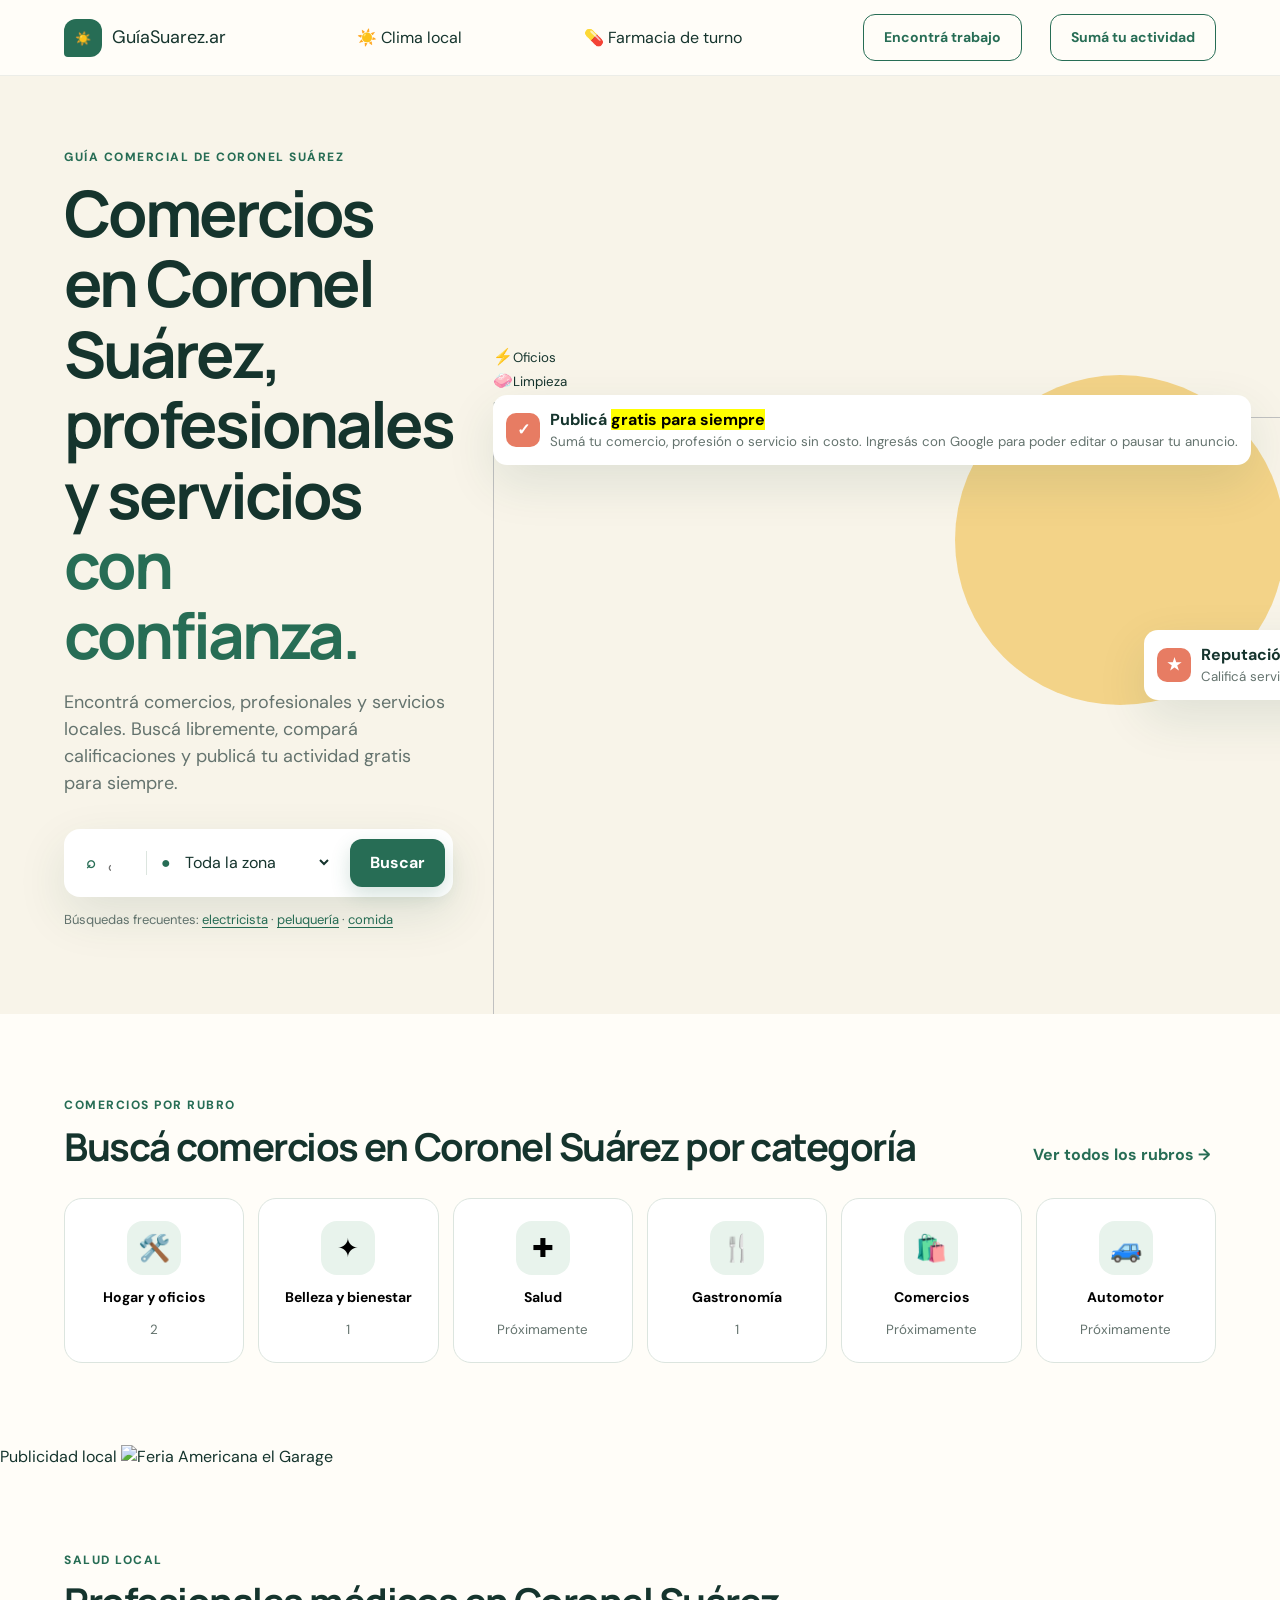
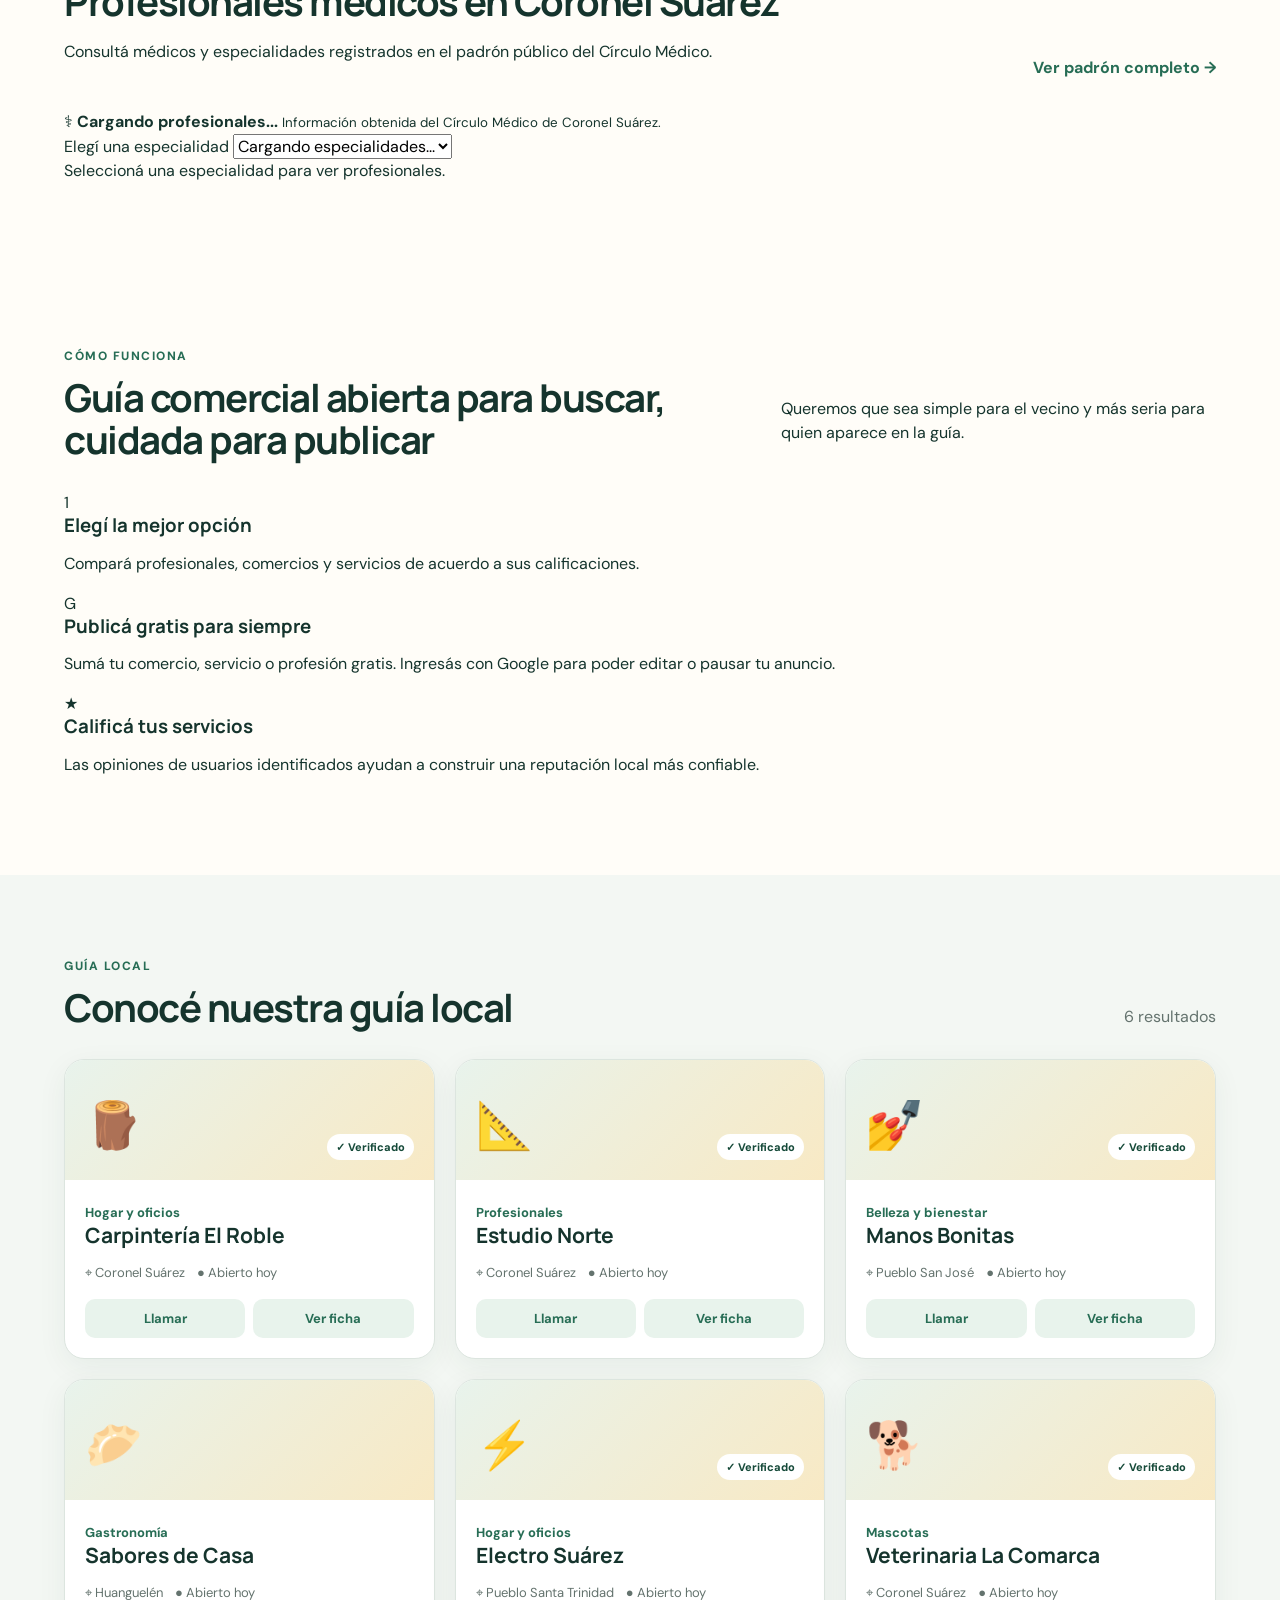
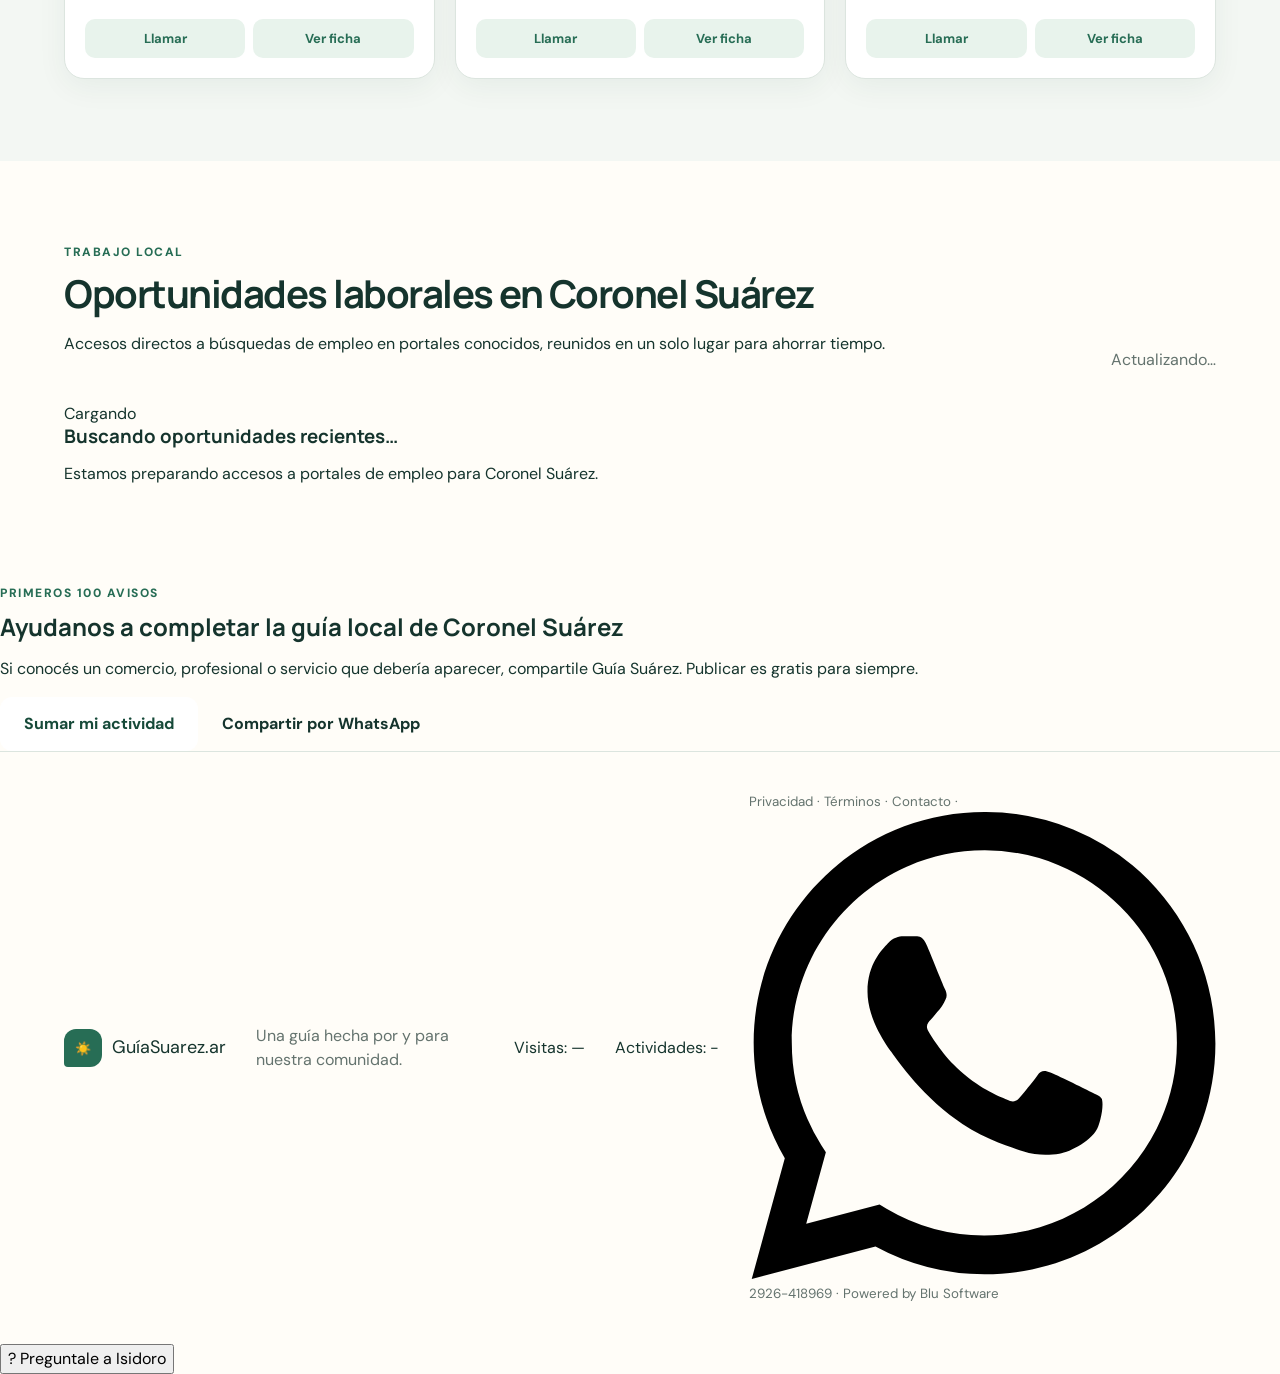
==== commit c9816acb: "Redesign header jobs button" ====
--- a/public/index.html
+++ b/public/index.html
@@ -63,7 +63,7 @@
       <span id="pharmacyHeaderText">Farmacia de turno</span>
     </div>
     <nav aria-label="Navegación principal">
-      <a class="button button-ghost header-jobs-link" href="#trabajos">Trabajos</a>
+      <a class="button button-outline header-jobs-link" href="#trabajos">Encontrá trabajo</a>
       <button class="button button-install" type="button" id="installAppButton" hidden>
         <span class="play-icon" aria-hidden="true"></span>
         <span>Instalar app</span>
@@ -107,9 +107,6 @@
           </label>
           <button class="button button-primary" type="submit">Buscar</button>
         </form>
-        <div class="hero-actions">
-          <a class="button button-outline jobs-hero-link" href="#trabajos">Encontrá trabajo</a>
-        </div>
         <p class="popular">Búsquedas frecuentes: <button data-query="electricista">electricista</button> · <button data-query="peluquería">peluquería</button> · <button data-query="comida">comida</button></p>
       </div>
       <div class="hero-art" aria-hidden="true">
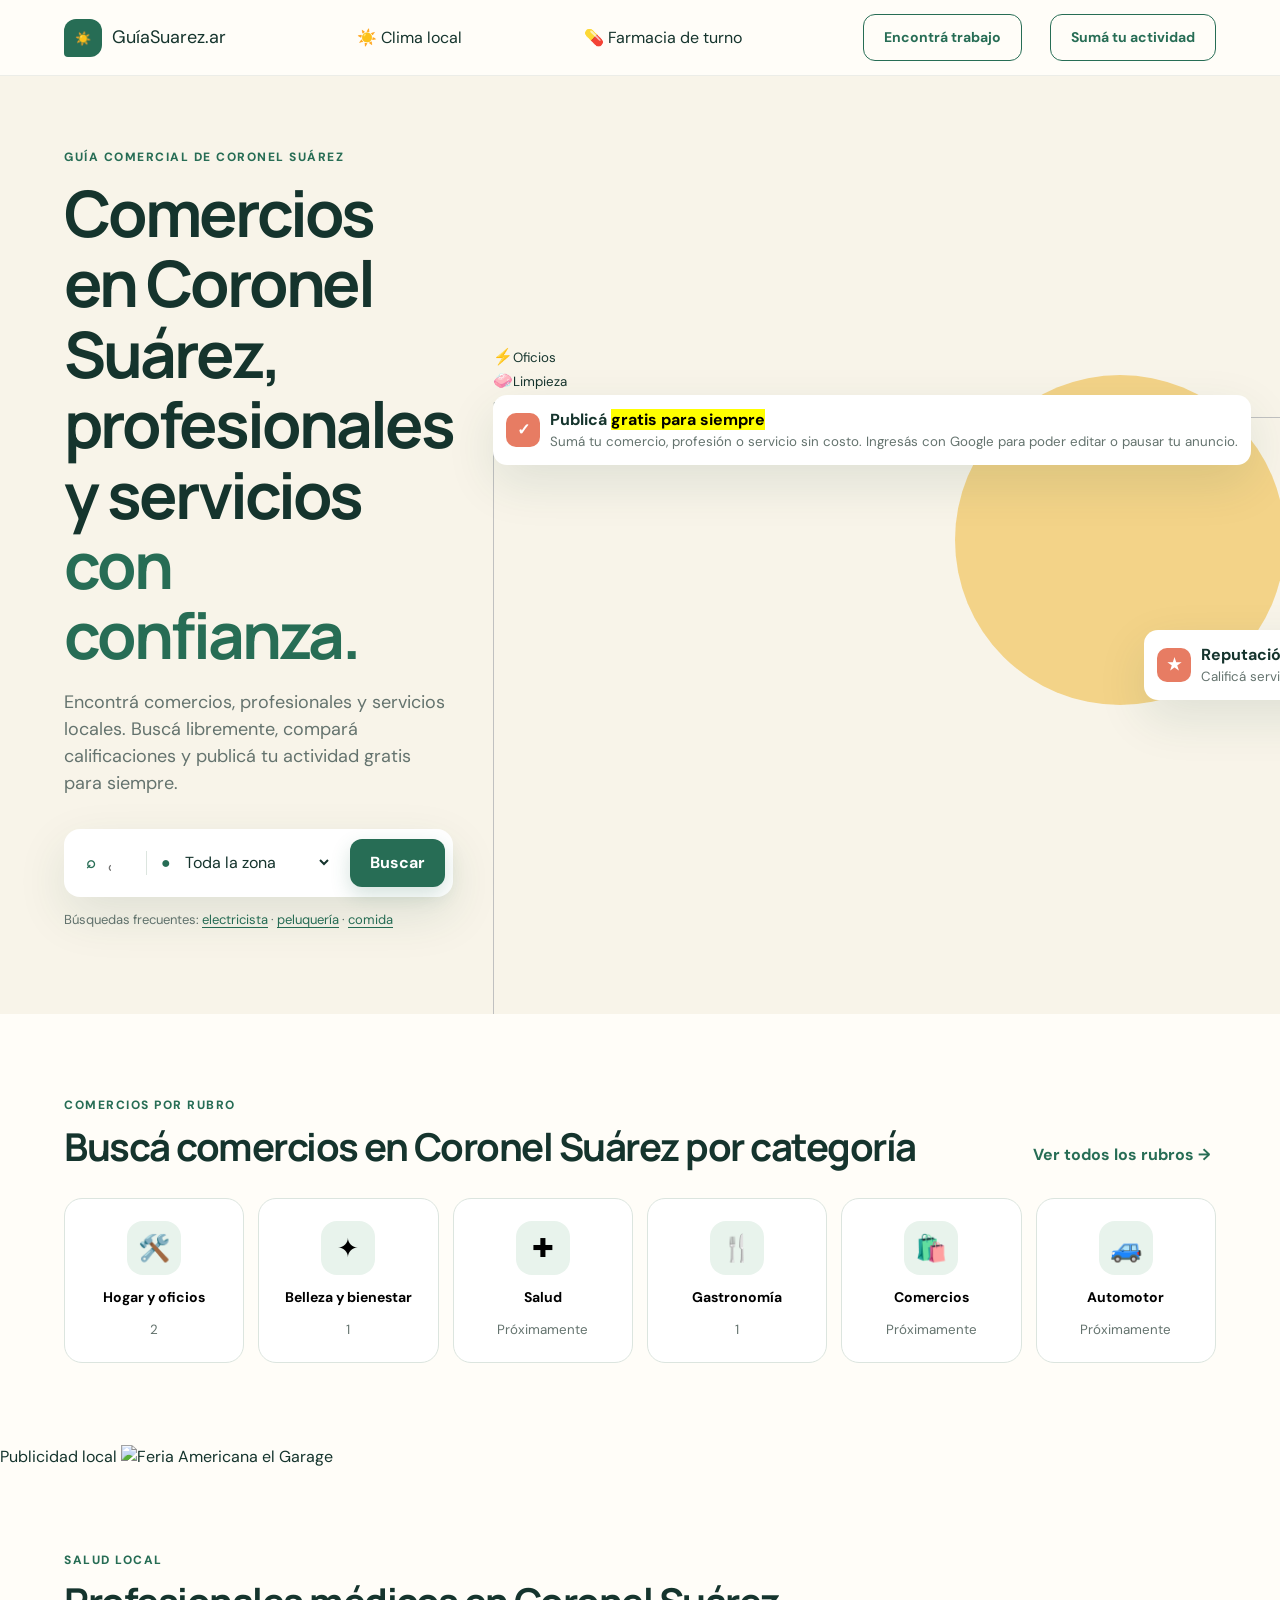
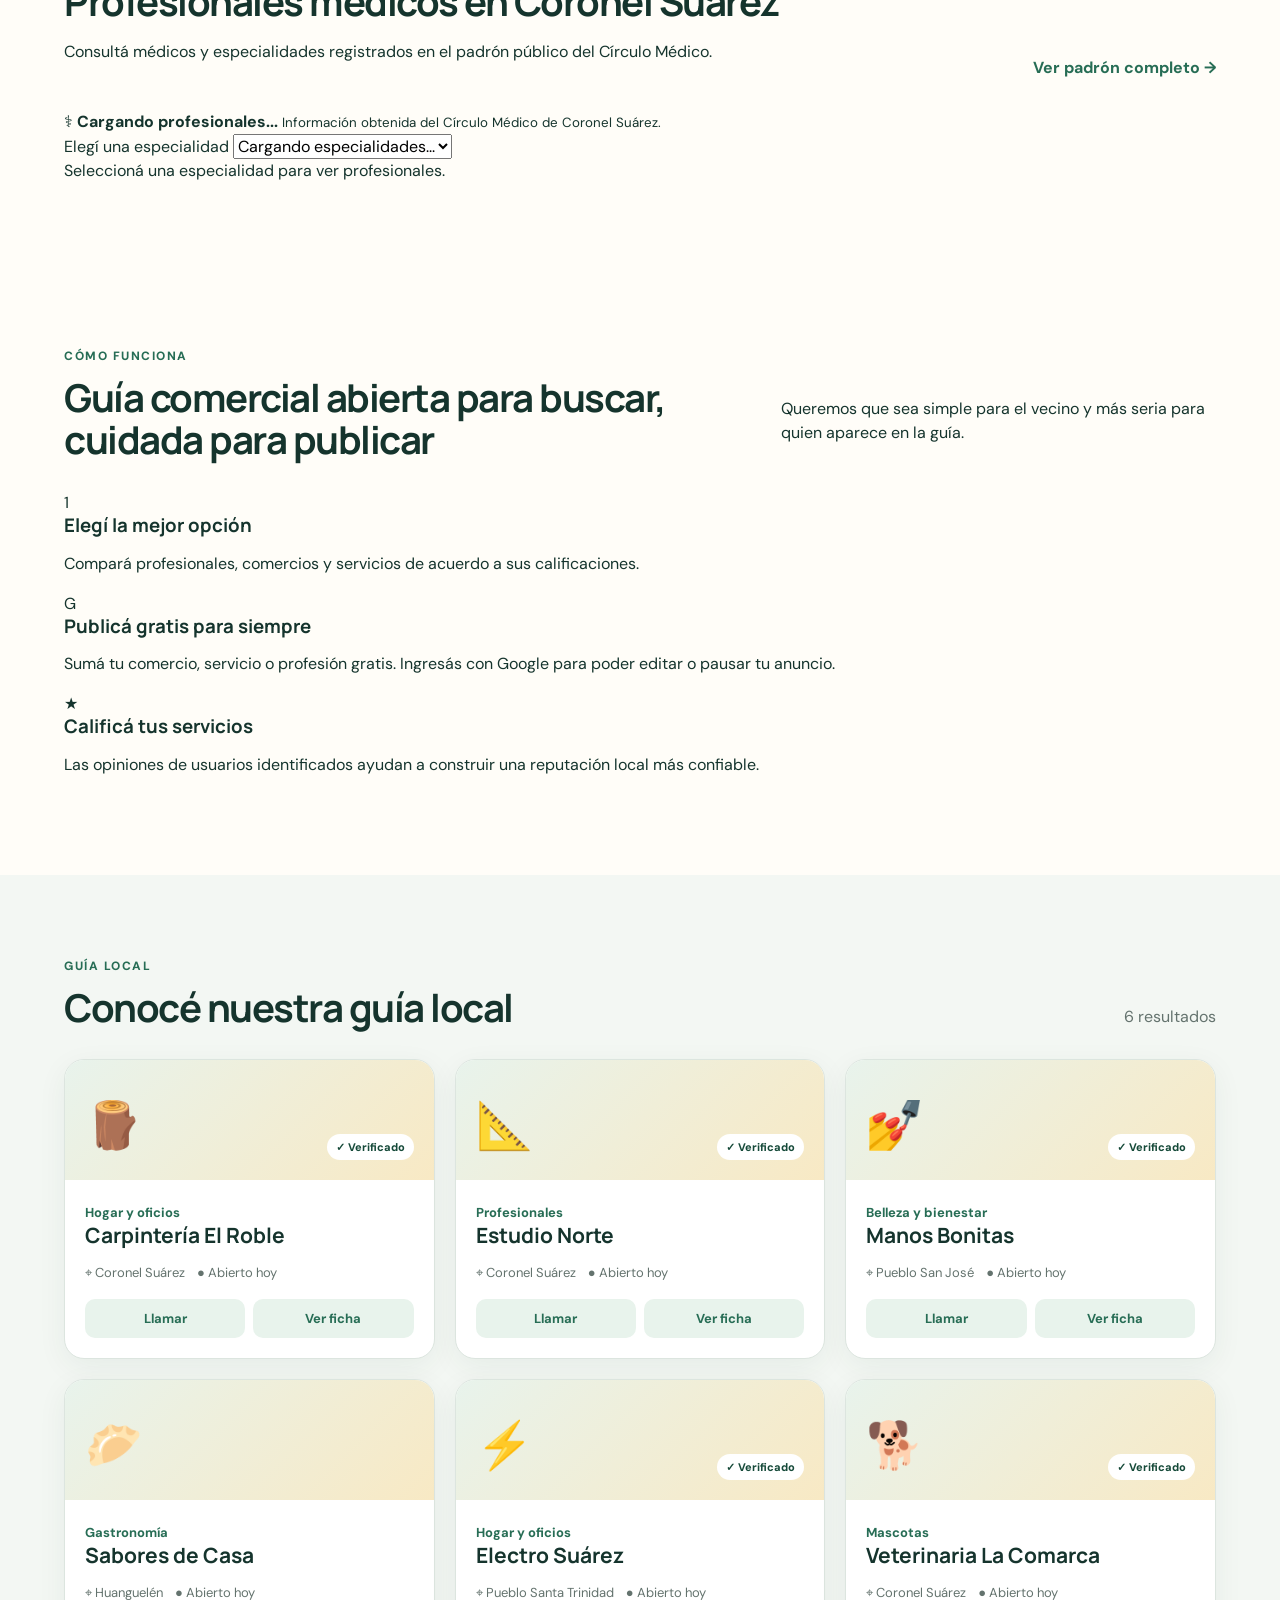
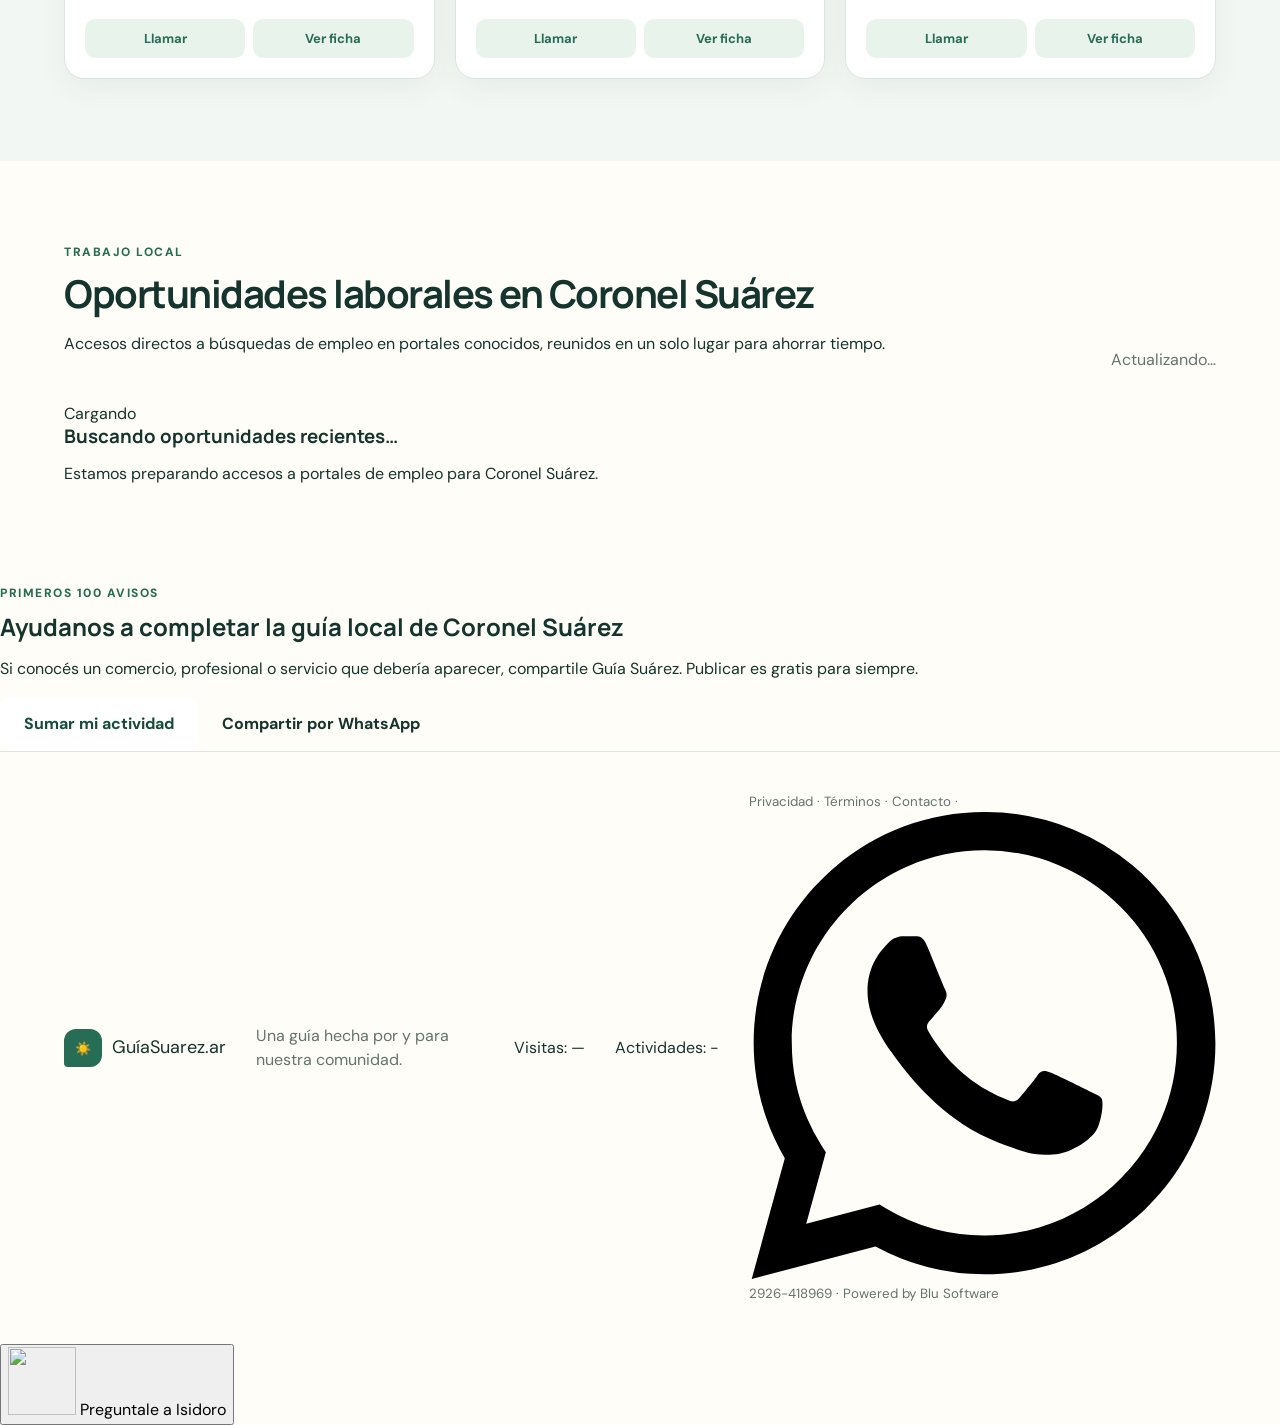
==== commit cafd113c: "Use Isidoro avatar for assistant and favicon" ====
--- a/public/index.html
+++ b/public/index.html
@@ -17,9 +17,10 @@
   <meta property="og:description" content="Comercios, profesionales y servicios de Coronel Suárez en una guía local rápida y fácil de usar.">
   <meta property="og:url" content="https://guiasuarez.ar/">
   <title>Guía Suárez — Comercios en Coronel Suárez, profesionales y servicios</title>
-  <link rel="icon" href="/favicon.svg" type="image/svg+xml">
+  <link rel="icon" href="/assets/icons/isidoro-favicon-32.png?v=isidoro-1" type="image/png" sizes="32x32">
+  <link rel="shortcut icon" href="/favicon.ico?v=isidoro-1">
   <link rel="manifest" href="/manifest.webmanifest">
-  <link rel="apple-touch-icon" href="/assets/icons/icon-192.png">
+  <link rel="apple-touch-icon" href="/assets/icons/icon-192.png?v=isidoro-1">
   <link rel="preconnect" href="https://fonts.googleapis.com">
   <link rel="preconnect" href="https://fonts.gstatic.com" crossorigin>
   <link href="https://fonts.googleapis.com/css2?family=DM+Sans:wght@400;500;600;700&family=Manrope:wght@700;800&display=swap" rel="stylesheet">
@@ -395,7 +396,7 @@
   <div class="toast" id="toast" role="status" hidden></div>
 
   <button class="support-fab" id="supportFab" type="button" aria-expanded="false" aria-controls="supportPanel">
-    <span>?</span>
+    <span class="support-avatar"><img src="/assets/isidoro-suarez-avatar.jpg" width="68" height="68" alt="" loading="lazy" decoding="async"></span>
     Preguntale a Isidoro
   </button>
 
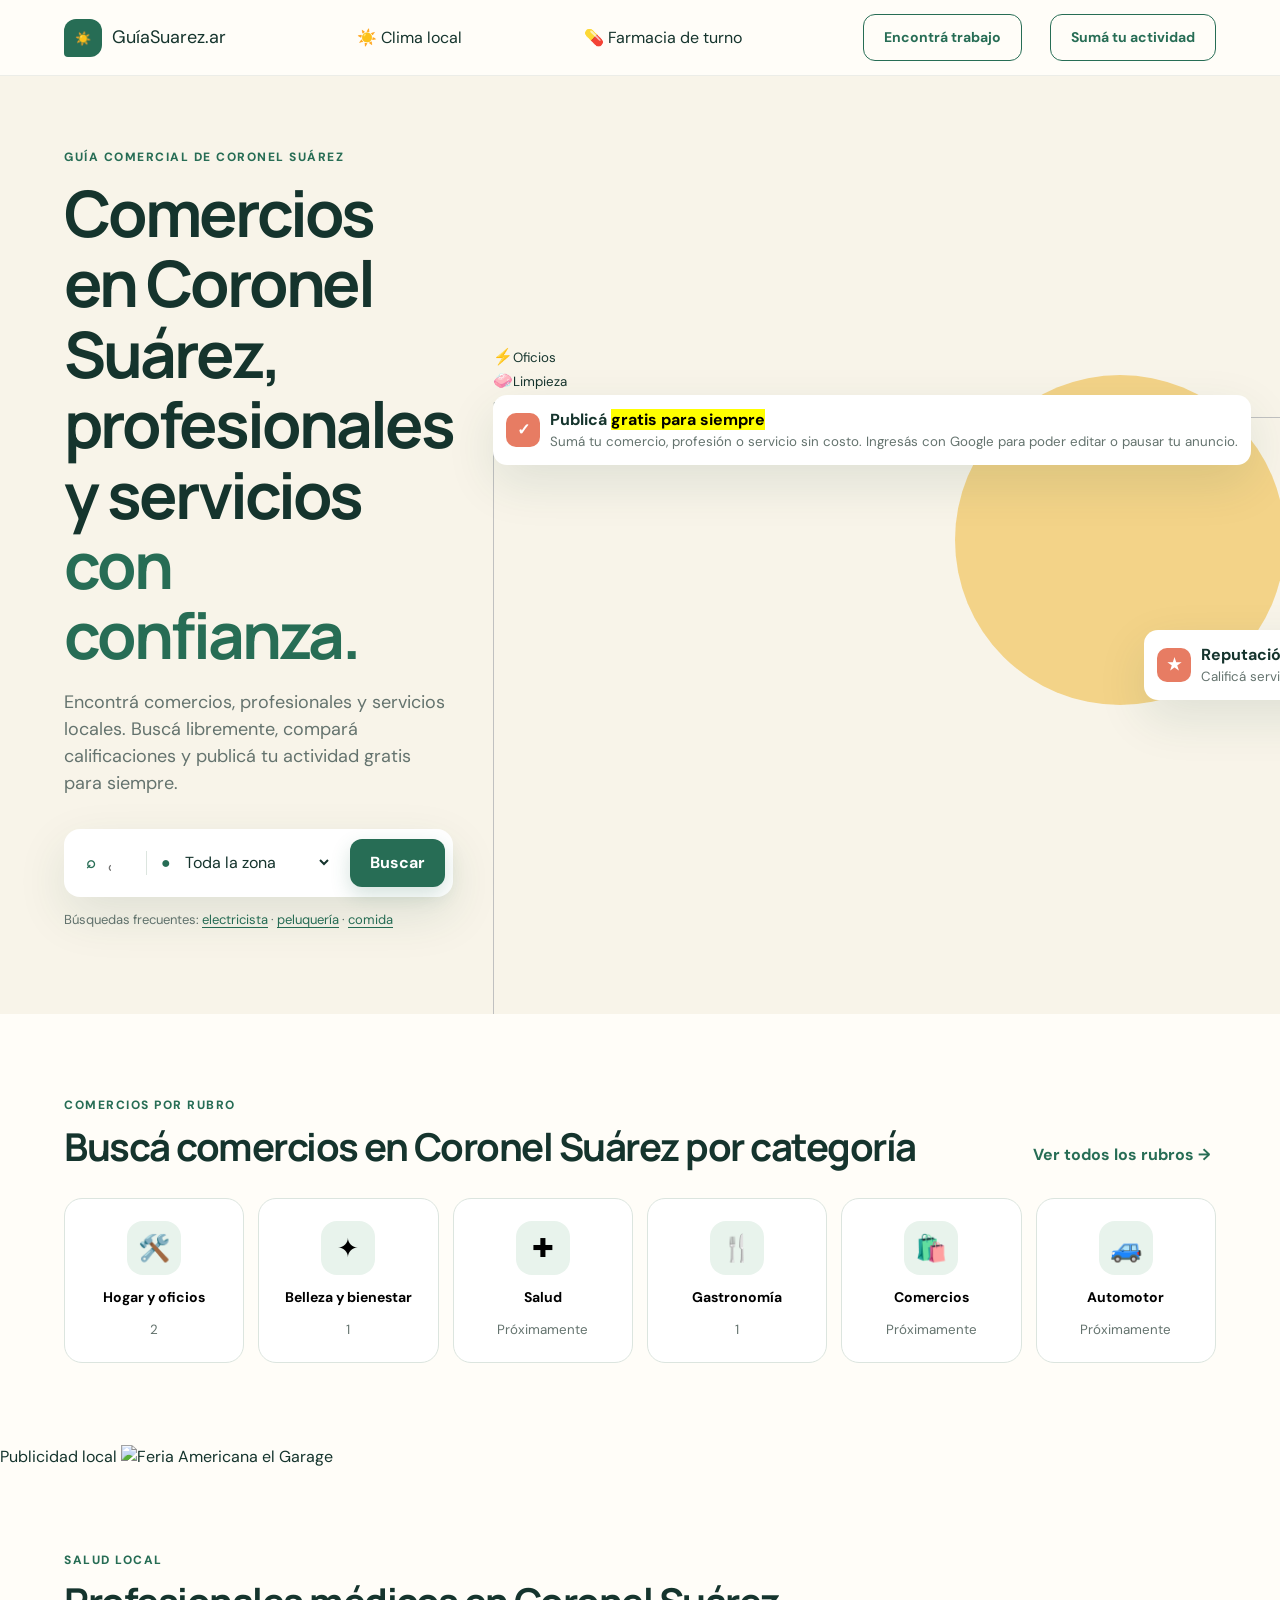
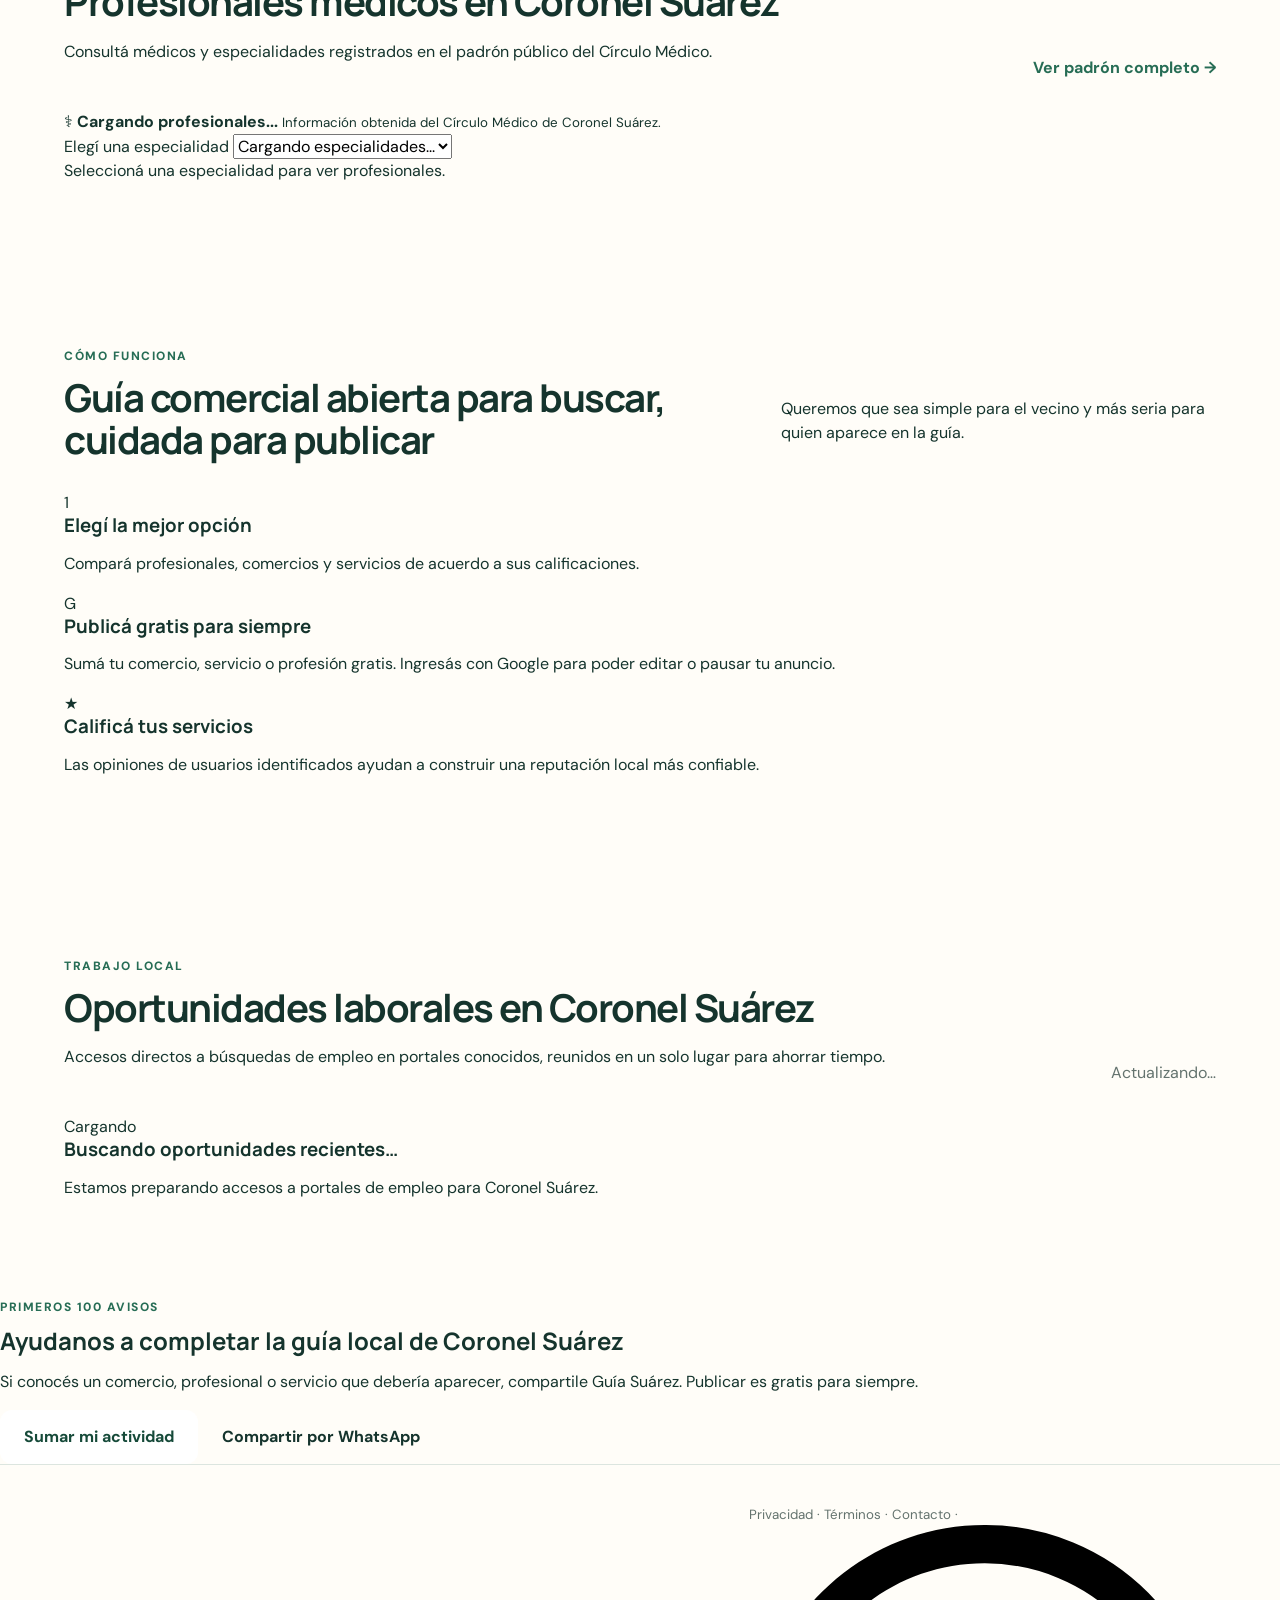
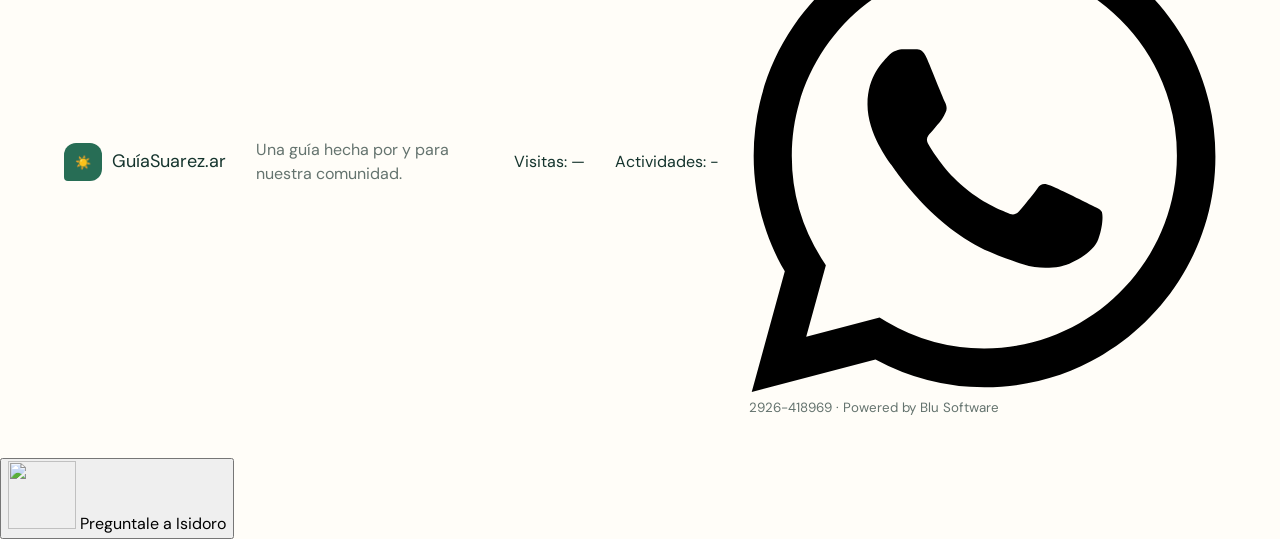
==== commit 0146fdf1: "Hide default latest listings section" ====
--- a/public/index.html
+++ b/public/index.html
@@ -198,9 +198,9 @@
       </div>
     </section>
 
-    <section class="section results-section" id="resultados">
+    <section class="section results-section" id="resultados" hidden>
       <div class="section-heading">
-        <div><span class="eyebrow">Guía local</span><h2 id="resultsTitle">Últimos registrados en Guía Suárez</h2></div>
+        <div><span class="eyebrow">Guía local</span><h2 id="resultsTitle">Resultados de tu búsqueda</h2></div>
         <span class="result-count" id="resultCount"></span>
       </div>
       <div class="listing-grid" id="listingGrid"></div>
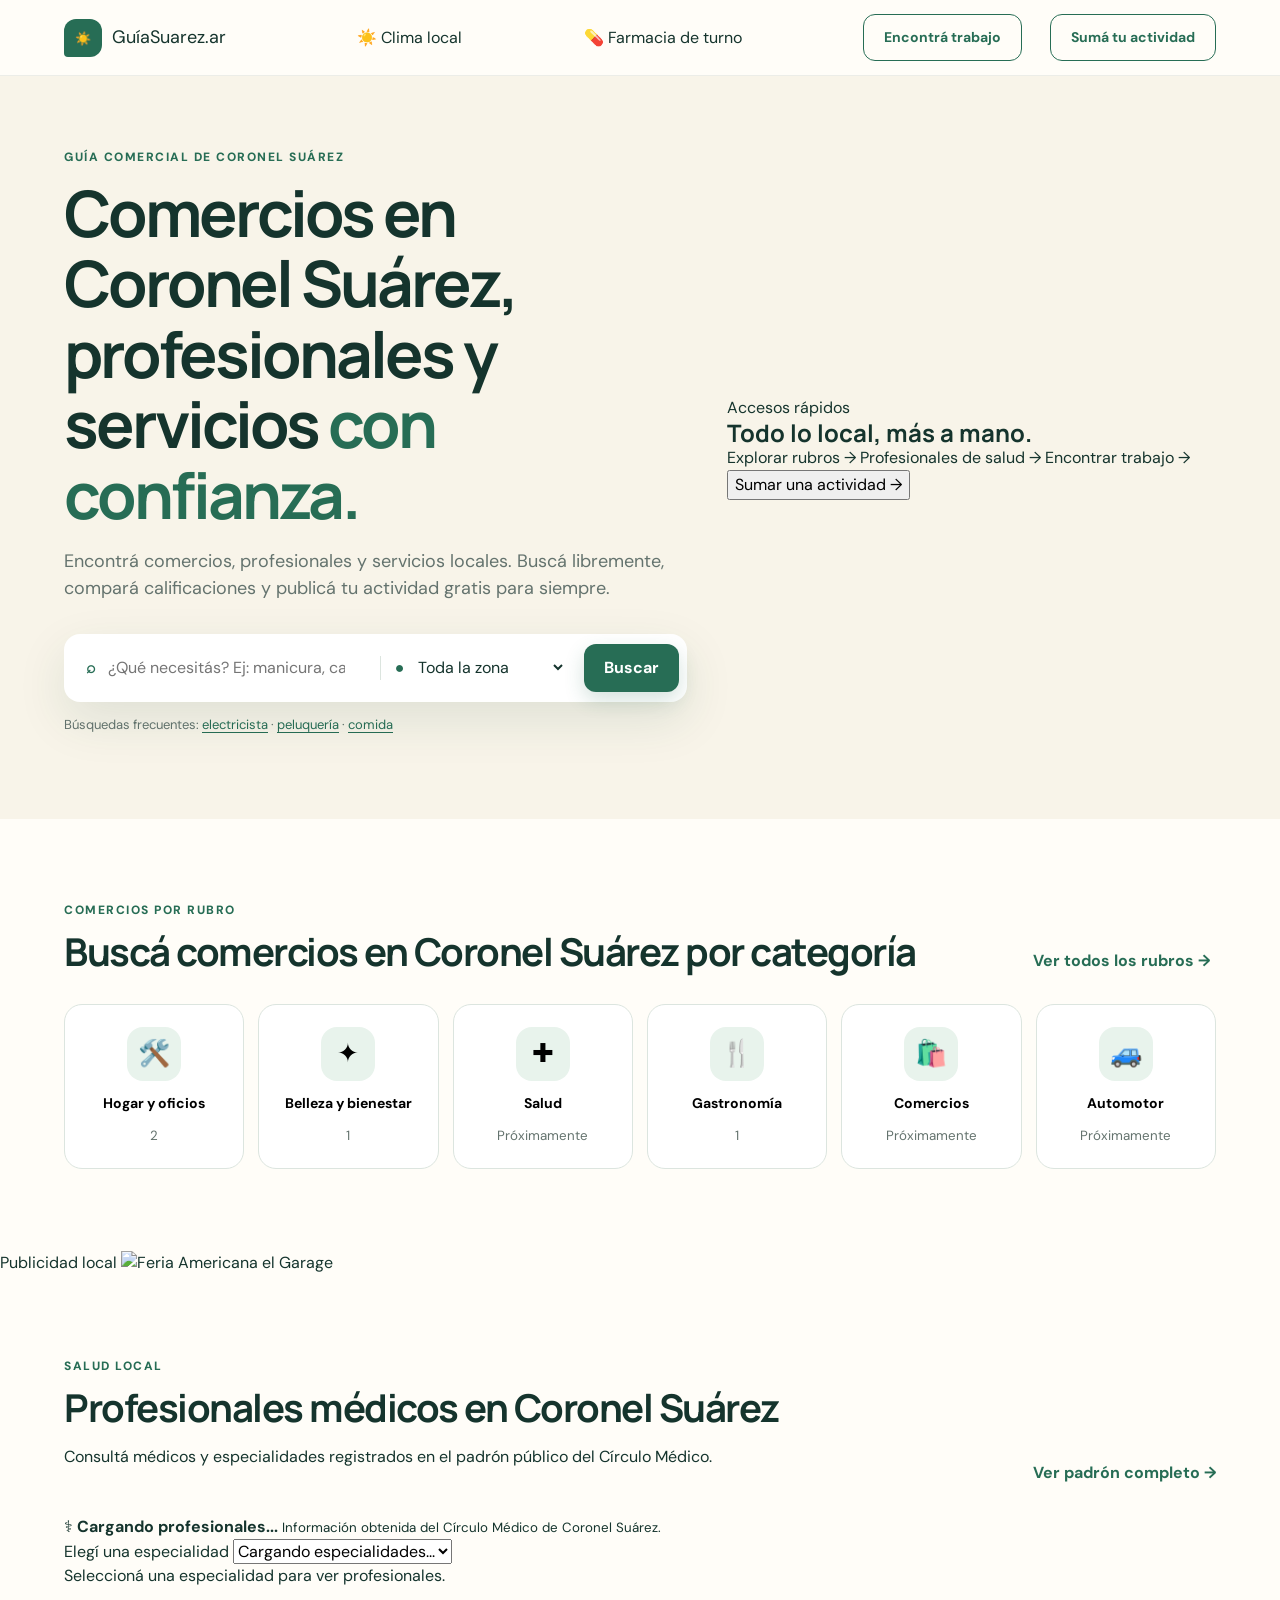
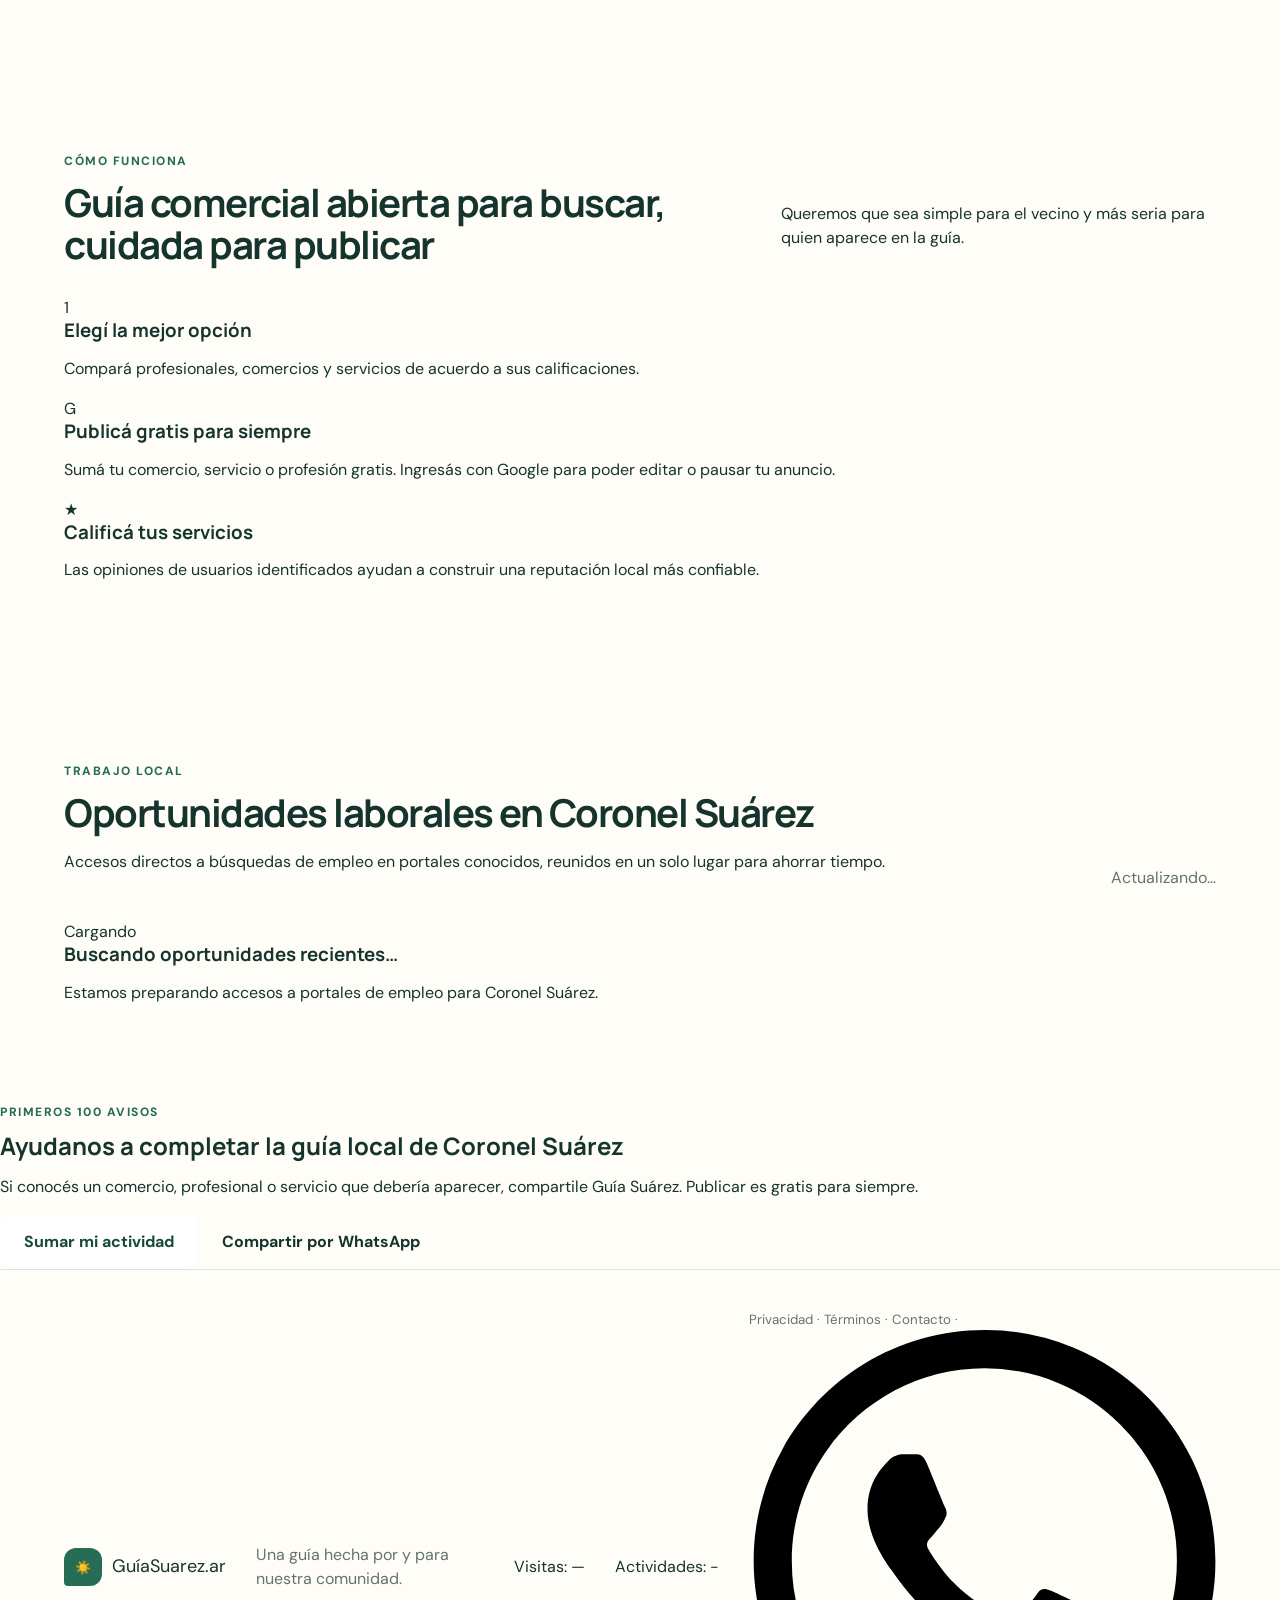
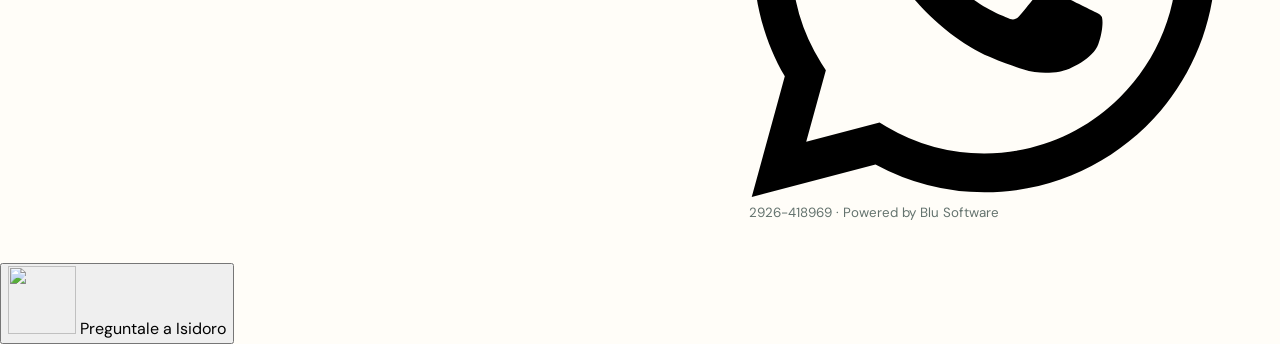
==== commit 355af9e8: "Replace empty hero art with quick links" ====
--- a/public/index.html
+++ b/public/index.html
@@ -110,17 +110,16 @@
         </form>
         <p class="popular">Búsquedas frecuentes: <button data-query="electricista">electricista</button> · <button data-query="peluquería">peluquería</button> · <button data-query="comida">comida</button></p>
       </div>
-      <div class="hero-art" aria-hidden="true">
-        <div class="sun"></div>
-        <div class="service-scenes">
-          <div class="service-scene scene-electrician"><span>⚡</span><small>Oficios</small></div>
-          <div class="service-scene scene-cleaning"><span>🧼</span><small>Limpieza</small></div>
-          <div class="service-scene scene-health"><span>✚</span><small>Salud</small></div>
+      <aside class="hero-panel" aria-label="Accesos rápidos de Guía Suárez">
+        <span class="hero-panel-kicker">Accesos rápidos</span>
+        <h2>Todo lo local, más a mano.</h2>
+        <div class="hero-panel-links">
+          <a href="#rubros">Explorar rubros <span>→</span></a>
+          <a href="#profesionales-medicos">Profesionales de salud <span>→</span></a>
+          <a href="#trabajos">Encontrar trabajo <span>→</span></a>
+          <button type="button" id="heroPanelSubmit" data-open-form>Sumar una actividad <span>→</span></button>
         </div>
-        <img class="hero-logo" src="/assets/logo-mapa-clasificados-v2.png" width="1254" height="1254" alt="" fetchpriority="high" decoding="async">
-        <div class="floating-card card-one value-card"><b>✓</b><span><strong>Publicá <mark>gratis para siempre</mark></strong><small>Sumá tu comercio, profesión o servicio sin costo. Ingresás con Google para poder editar o pausar tu anuncio.</small></span></div>
-        <div class="floating-card card-two value-card"><b>★</b><span><strong>Reputación local</strong><small>Calificá servicios y elegí la mejor opción según las opiniones de vecinos identificados.</small></span></div>
-      </div>
+      </aside>
     </section>
 
     <section class="section" id="rubros">
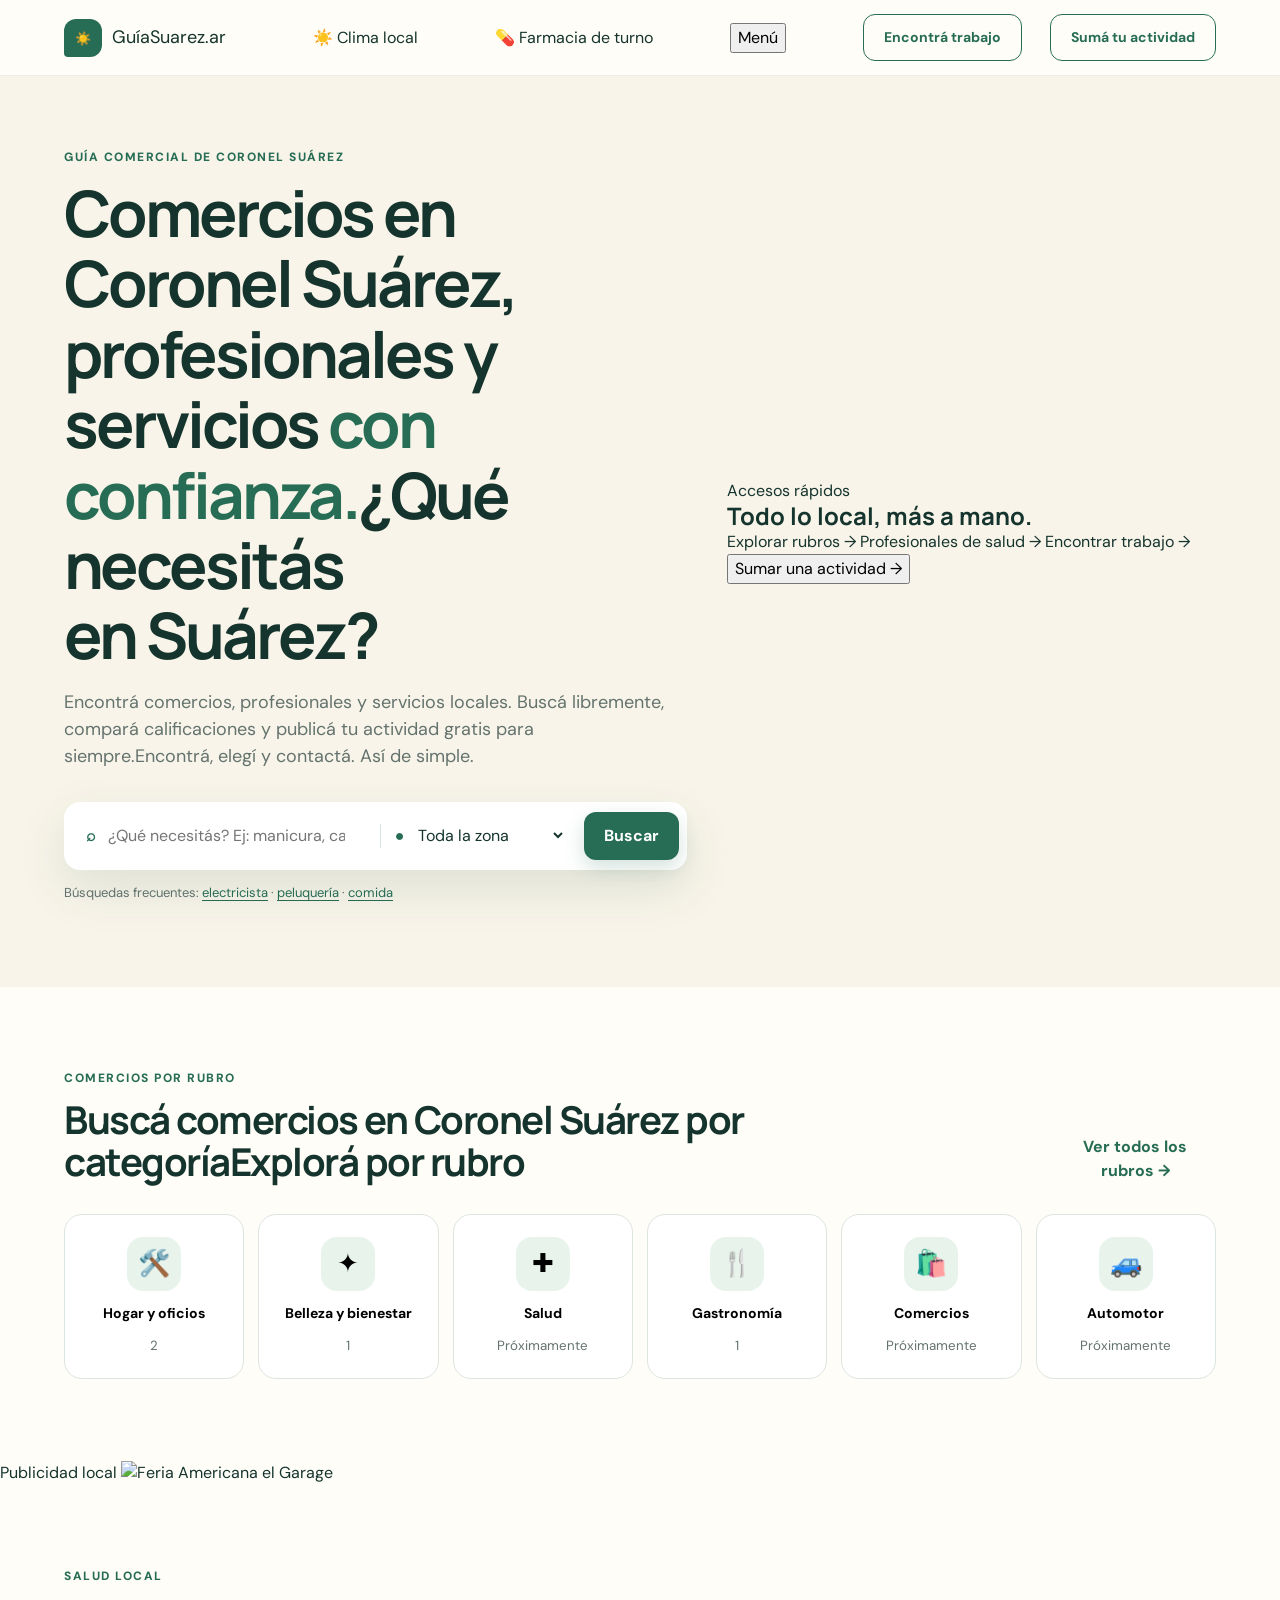
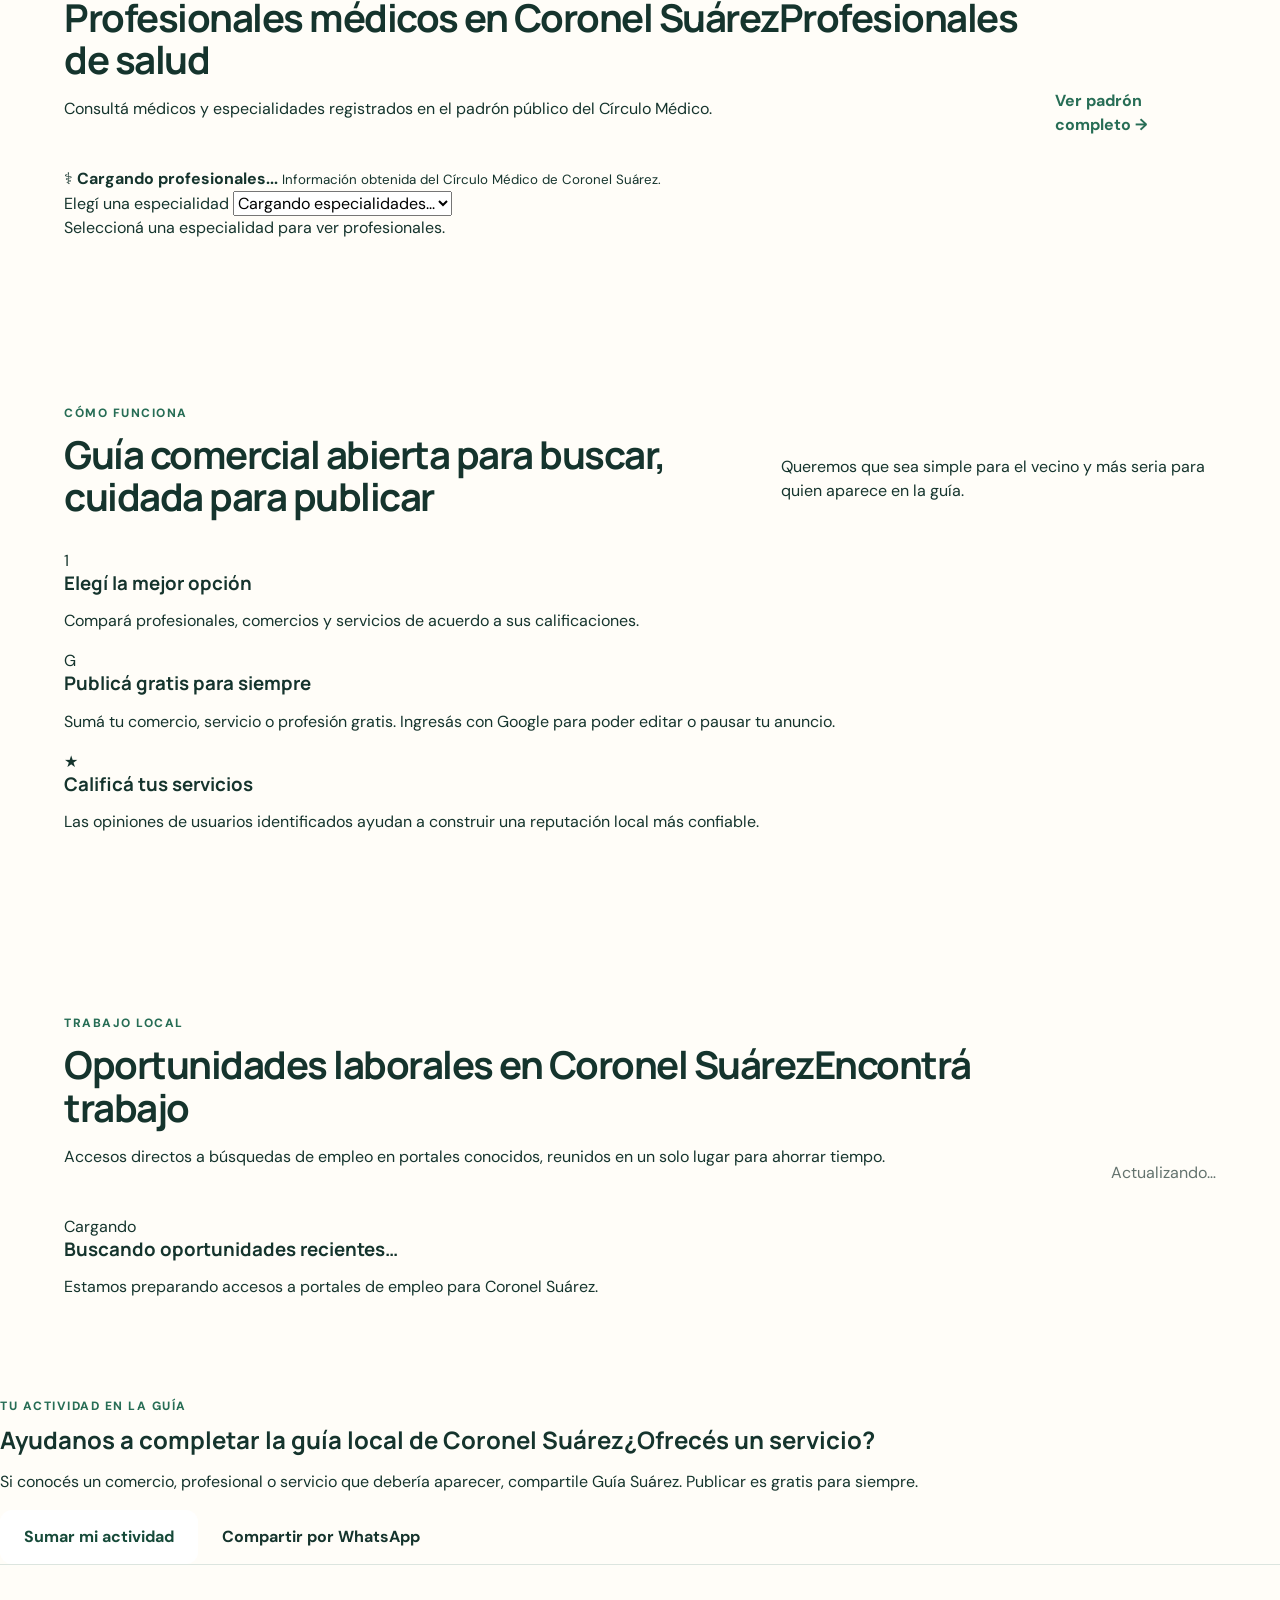
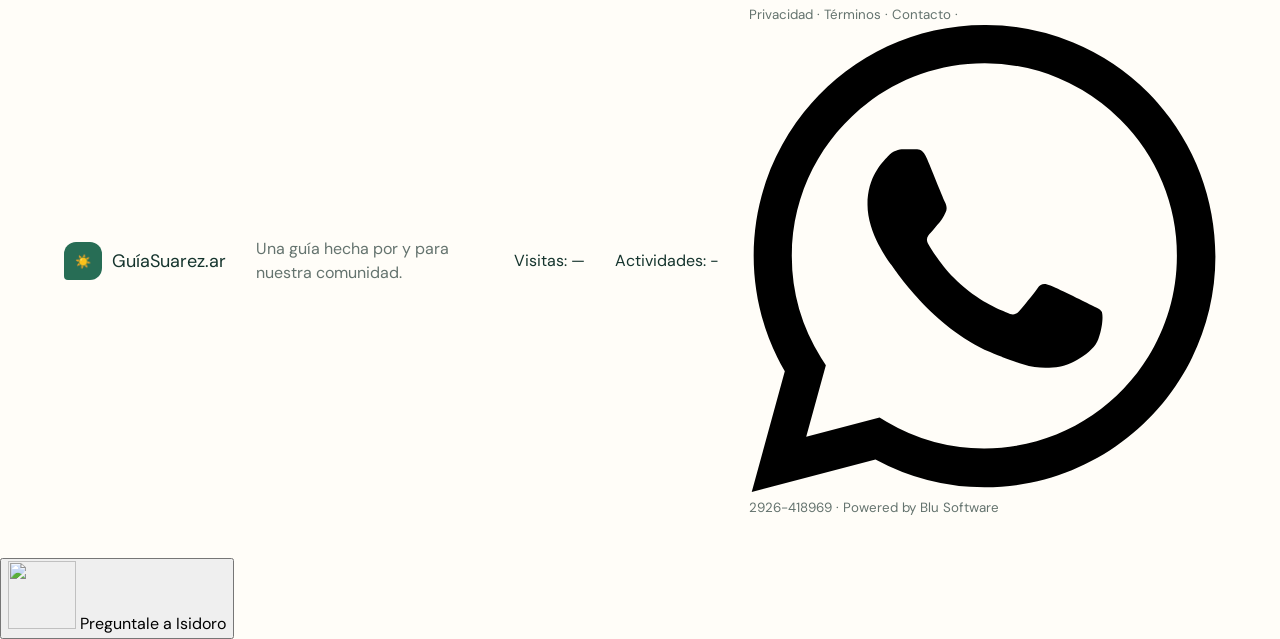
==== commit 41b80740: "Simplify mobile guide around search and compact navigation" ====
--- a/public/index.html
+++ b/public/index.html
@@ -25,6 +25,7 @@
   <link rel="preconnect" href="https://fonts.gstatic.com" crossorigin>
   <link href="https://fonts.googleapis.com/css2?family=DM+Sans:wght@400;500;600;700&family=Manrope:wght@700;800&display=swap" rel="stylesheet">
   <link rel="stylesheet" href="/styles.css">
+  <link rel="stylesheet" href="/mobile.css?v=20261011">
   <script type="application/ld+json">
   {
     "@context": "https://schema.org",
@@ -63,7 +64,8 @@
       <span>💊</span>
       <span id="pharmacyHeaderText">Farmacia de turno</span>
     </div>
-    <nav aria-label="Navegación principal">
+    <button class="mobile-menu-toggle" id="mobileMenuToggle" type="button" aria-expanded="false" aria-controls="mainNavigation">Menú</button>
+    <nav id="mainNavigation" aria-label="Navegación principal">
       <a class="button button-outline header-jobs-link" href="#trabajos">Encontrá trabajo</a>
       <button class="button button-install" type="button" id="installAppButton" hidden>
         <span class="play-icon" aria-hidden="true"></span>
@@ -87,8 +89,8 @@
     <section class="hero" id="inicio">
       <div class="hero-copy">
         <span class="eyebrow">Guía comercial de Coronel Suárez</span>
-        <h1>Comercios en Coronel Suárez, profesionales y servicios <em>con confianza.</em></h1>
-        <p>Encontrá comercios, profesionales y servicios locales. Buscá libremente, compará calificaciones y publicá tu actividad gratis para siempre.</p>
+        <h1><span class="desktop-copy">Comercios en Coronel Suárez, profesionales y servicios <em>con confianza.</em></span><span class="mobile-copy">¿Qué necesitás<br>en Suárez?</span></h1>
+        <p><span class="desktop-copy">Encontrá comercios, profesionales y servicios locales. Buscá libremente, compará calificaciones y publicá tu actividad gratis para siempre.</span><span class="mobile-copy">Encontrá, elegí y contactá. Así de simple.</span></p>
 
         <form class="search-box" id="searchForm" role="search">
           <label class="search-input">
@@ -124,7 +126,7 @@
 
     <section class="section" id="rubros">
       <div class="section-heading">
-        <div><span class="eyebrow">Comercios por rubro</span><h2>Buscá comercios en Coronel Suárez por categoría</h2></div>
+        <div><span class="eyebrow">Comercios por rubro</span><h2><span class="desktop-copy">Buscá comercios en Coronel Suárez por categoría</span><span class="mobile-copy">Explorá por rubro</span></h2></div>
         <button class="text-link" id="showAllCategories">Ver todos los rubros →</button>
       </div>
       <div class="category-grid" id="categoryGrid"></div>
@@ -141,7 +143,7 @@
       <div class="section-heading">
         <div>
           <span class="eyebrow">Salud local</span>
-          <h2>Profesionales médicos en Coronel Suárez</h2>
+          <h2><span class="desktop-copy">Profesionales médicos en Coronel Suárez</span><span class="mobile-copy">Profesionales de salud</span></h2>
           <p class="section-lead">Consultá médicos y especialidades registrados en el padrón público del Círculo Médico.</p>
         </div>
         <a class="text-link" href="https://www.circulomedicocoronelsuarez.com.ar/padron/" target="_blank" rel="noopener">Ver padrón completo →</a>
@@ -213,7 +215,7 @@
       <div class="section-heading">
         <div>
           <span class="eyebrow">Trabajo local</span>
-          <h2>Oportunidades laborales en Coronel Suárez</h2>
+          <h2><span class="desktop-copy">Oportunidades laborales en Coronel Suárez</span><span class="mobile-copy">Encontrá trabajo</span></h2>
           <p class="section-lead">Accesos directos a búsquedas de empleo en portales conocidos, reunidos en un solo lugar para ahorrar tiempo.</p>
         </div>
         <span class="result-count" id="jobCount">Actualizando…</span>
@@ -230,8 +232,8 @@
 
     <section class="growth-banner" aria-label="Ayudanos a completar Guía Suárez">
       <div>
-        <span class="eyebrow">Primeros 100 avisos</span>
-        <h2>Ayudanos a completar la guía local de Coronel Suárez</h2>
+        <span class="eyebrow">Tu actividad en la guía</span>
+        <h2><span class="desktop-copy">Ayudanos a completar la guía local de Coronel Suárez</span><span class="mobile-copy">¿Ofrecés un servicio?</span></h2>
         <p>Si conocés un comercio, profesional o servicio que debería aparecer, compartile Guía Suárez. Publicar es gratis para siempre.</p>
       </div>
       <div class="growth-actions">
@@ -379,6 +381,19 @@
     <p class="form-success" id="reviewSuccess" hidden>Tu opinión quedó publicada. ¡Gracias por ayudar a la comunidad!</p>
   </dialog>
 
+  <dialog id="androidInstallDialog" class="install-dialog">
+    <form method="dialog"><button class="dialog-close" aria-label="Cerrar">×</button></form>
+    <span class="eyebrow">Instalar en Android</span>
+    <h2>Tené la guía a mano</h2>
+    <p>Agregá Guía Suárez a tu pantalla de inicio, gratis.</p>
+    <ol class="install-steps">
+      <li><span>1</span><strong>Abrí guiasuarez.ar en Chrome</strong><small>Si llegaste desde Facebook o Instagram, elegí abrir en el navegador externo.</small></li>
+      <li><span>2</span><strong>Abrí el menú ⋮</strong><small>Buscá “Instalar aplicación” o “Agregar a pantalla principal”.</small></li>
+      <li><span>3</span><strong>Confirmá la instalación</strong><small>La guía quedará junto a tus aplicaciones.</small></li>
+    </ol>
+    <form method="dialog"><button class="button button-primary">Entendido</button></form>
+  </dialog>
+
   <dialog id="iosInstallDialog" class="install-dialog">
     <button class="dialog-close install-close" aria-label="Cerrar">×</button>
     <span class="eyebrow">Instalar en iPhone</span>
